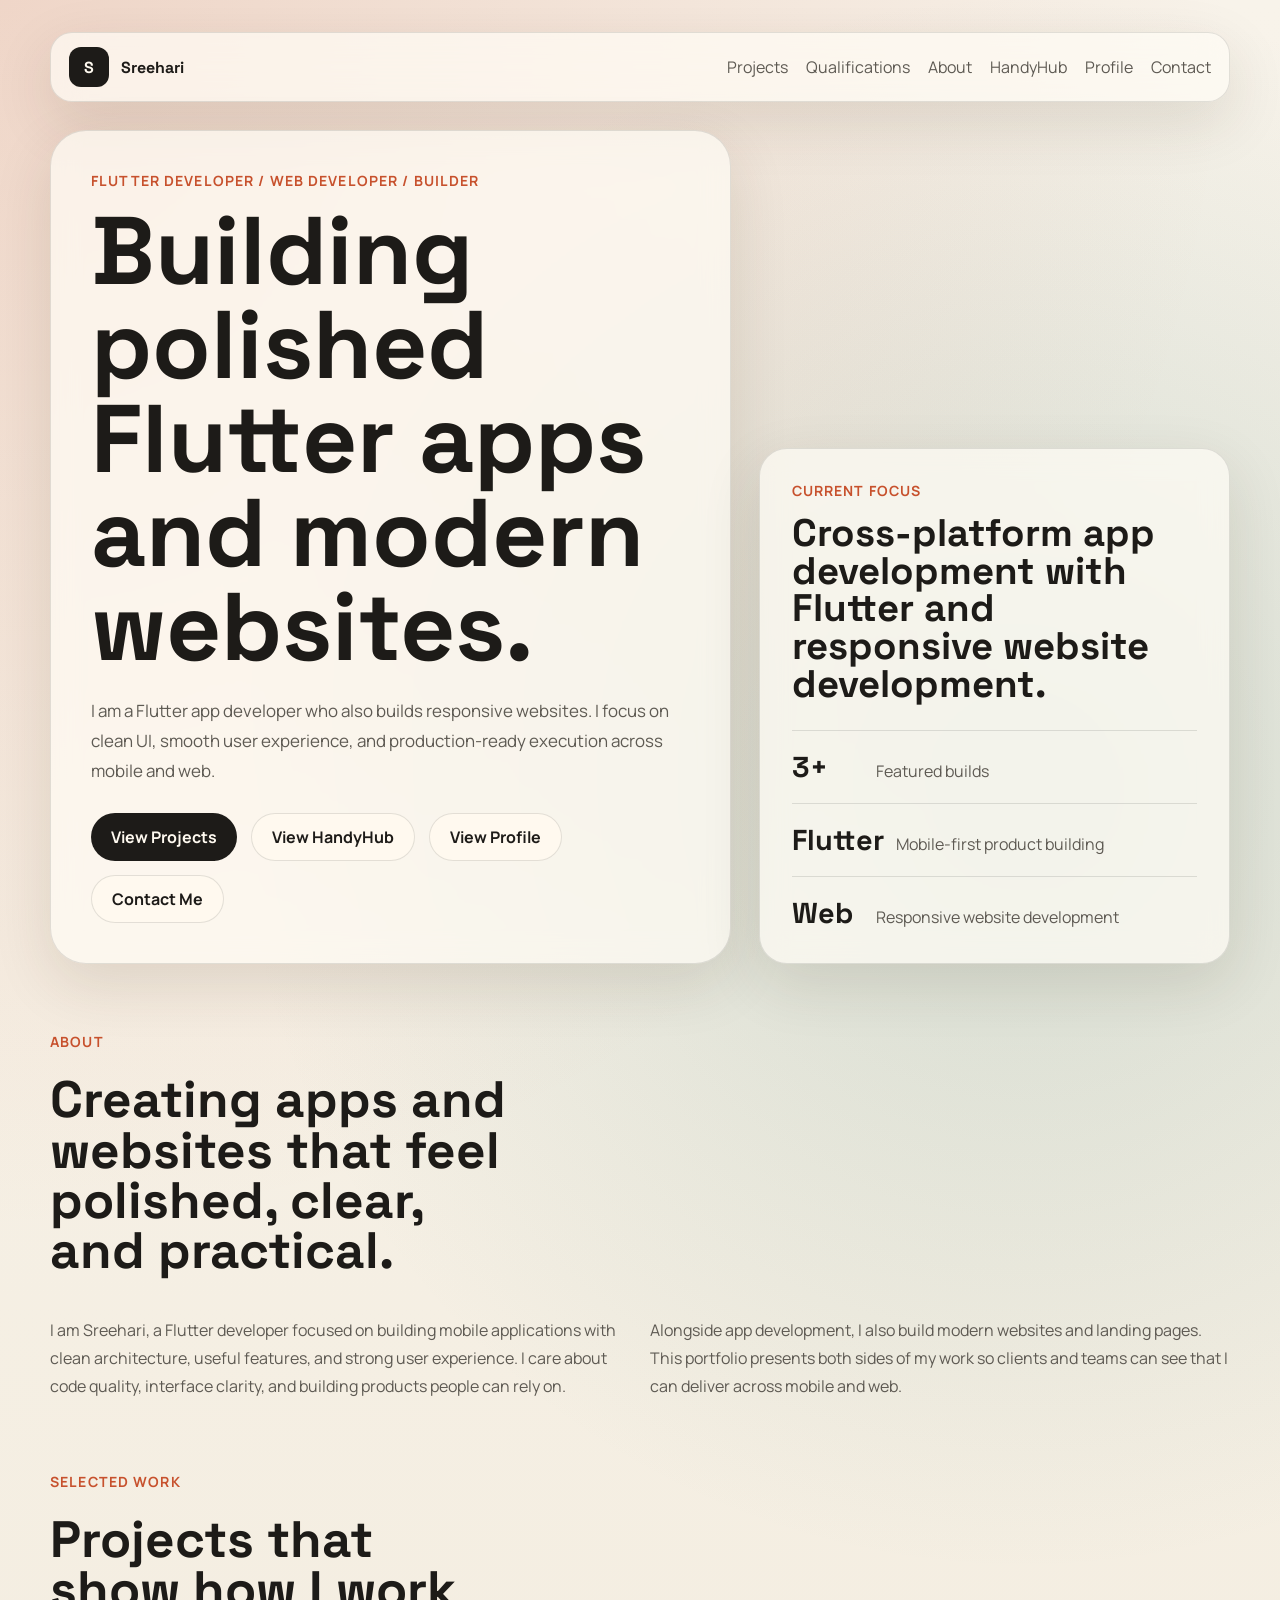
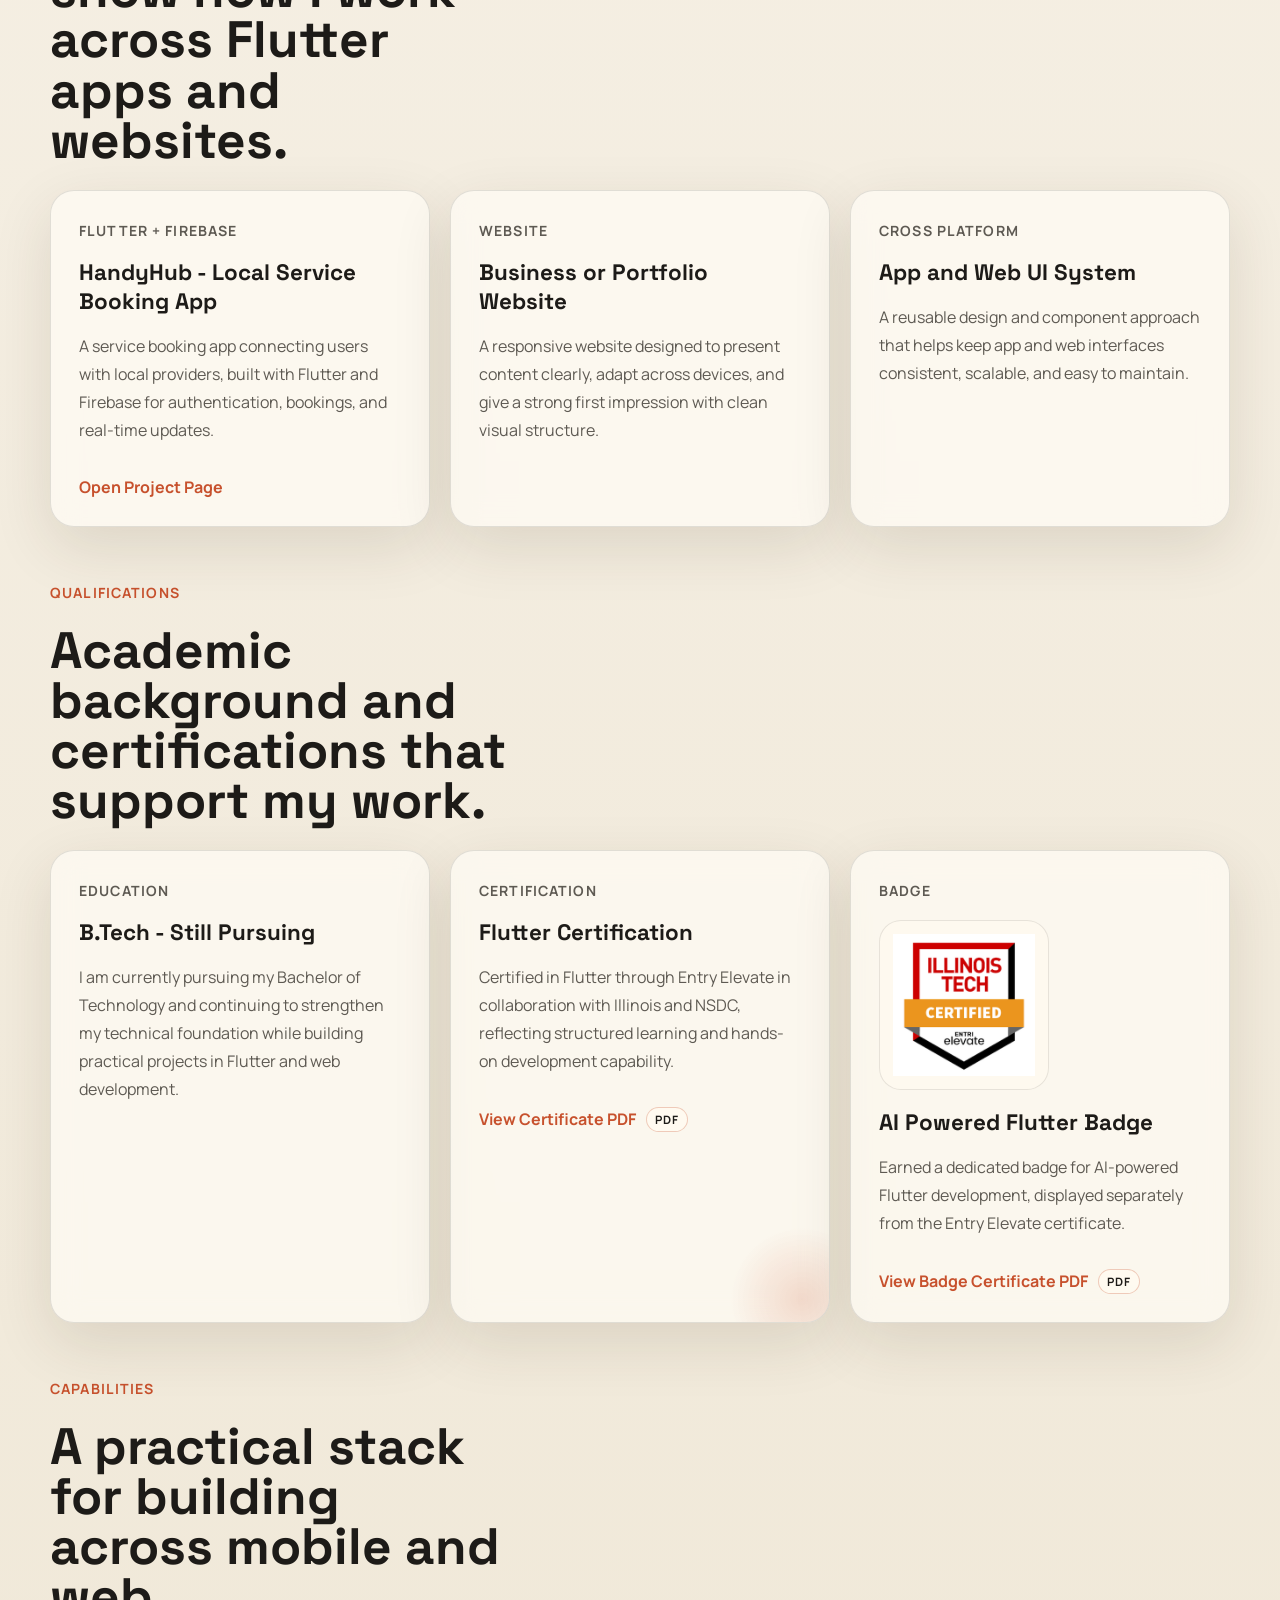
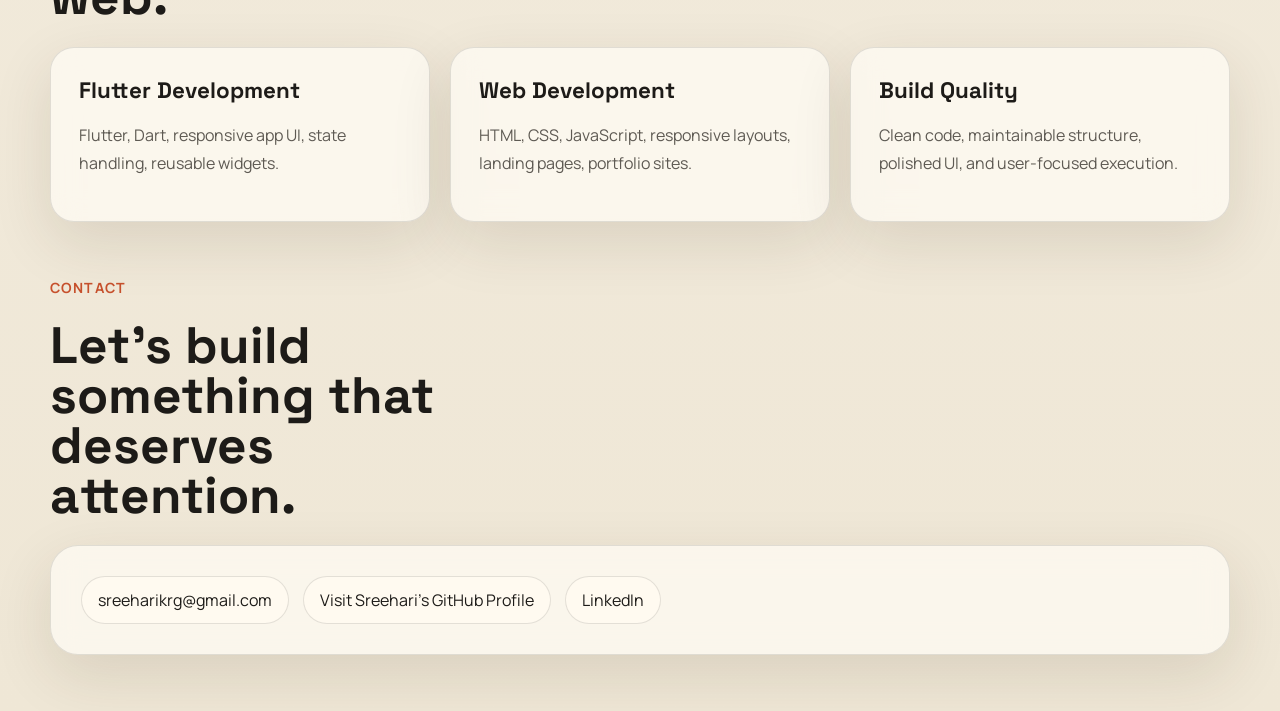
==== Portfoliobysreehari/index.html @ bf549edb "Add AI Powered Flutter badge" ====
<!DOCTYPE html>
<html lang="en">
<head>
  <meta charset="UTF-8">
  <meta name="viewport" content="width=device-width, initial-scale=1.0">
  <title>Sreehari | Flutter & Web Developer</title>
  <meta
    name="description"
    content="Portfolio website for Sreehari featuring Flutter app development, web development, projects, skills, and contact details."
  >
  <link rel="preconnect" href="https://fonts.googleapis.com">
  <link rel="preconnect" href="https://fonts.gstatic.com" crossorigin>
  <link
    href="https://fonts.googleapis.com/css2?family=Space+Grotesk:wght@400;500;700&family=Manrope:wght@400;500;700&display=swap"
    rel="stylesheet"
  >
  <link rel="stylesheet" href="styles.css">
</head>
<body>
  <div class="site-shell">
    <header class="hero">
      <nav class="topbar">
        <div class="brand">
          <span class="brand-mark">S</span>
          <span class="brand-text">Sreehari</span>
        </div>
        <div class="nav-links">
          <a href="#projects">Projects</a>
          <a href="#qualifications">Qualifications</a>
          <a href="#about">About</a>
          <a href="handyhub.html">HandyHub</a>
          <a href="profile.html">Profile</a>
          <a href="#contact">Contact</a>
        </div>
      </nav>

      <div class="hero-grid">
        <section class="hero-copy">
          <p class="eyebrow">Flutter Developer / Web Developer / Builder</p>
          <h1>Building polished Flutter apps and modern websites.</h1>
          <p class="hero-text">
            I am a Flutter app developer who also builds responsive websites.
            I focus on clean UI, smooth user experience, and production-ready
            execution across mobile and web.
          </p>
          <div class="hero-actions">
            <a class="button button-primary" href="#projects">View Projects</a>
            <a class="button button-secondary" href="handyhub.html">View HandyHub</a>
            <a class="button button-secondary" href="profile.html">View Profile</a>
            <a class="button button-secondary" href="#contact">Contact Me</a>
          </div>
        </section>

        <aside class="hero-card">
          <p class="card-label">Current Focus</p>
          <h2>Cross-platform app development with Flutter and responsive website development.</h2>
          <ul class="stat-list">
            <li>
              <span class="stat-value">3+</span>
              <span class="stat-label">Featured builds</span>
            </li>
            <li>
              <span class="stat-value">Flutter</span>
              <span class="stat-label">Mobile-first product building</span>
            </li>
            <li>
              <span class="stat-value">Web</span>
              <span class="stat-label">Responsive website development</span>
            </li>
          </ul>
        </aside>
      </div>
    </header>

    <main>
      <section class="section section-intro" id="about">
        <div class="section-heading">
          <p class="eyebrow">About</p>
          <h2>Creating apps and websites that feel polished, clear, and practical.</h2>
        </div>
        <div class="intro-grid">
          <p>
            I am Sreehari, a Flutter developer focused on building mobile
            applications with clean architecture, useful features, and strong
            user experience. I care about code quality, interface clarity, and
            building products people can rely on.
          </p>
          <p>
            Alongside app development, I also build modern websites and landing
            pages. This portfolio presents both sides of my work so clients and
            teams can see that I can deliver across mobile and web.
          </p>
        </div>
      </section>

      <section class="section" id="projects">
        <div class="section-heading">
          <p class="eyebrow">Selected Work</p>
          <h2>Projects that show how I work across Flutter apps and websites.</h2>
        </div>
        <div class="project-grid">
          <article class="project-card reveal">
            <p class="project-tag">Flutter + Firebase</p>
            <h3>HandyHub - Local Service Booking App</h3>
            <p>
              A service booking app connecting users with local providers,
              built with Flutter and Firebase for authentication, bookings, and
              real-time updates.
            </p>
            <a class="project-inline-link" href="handyhub.html">Open Project Page</a>
          </article>
          <article class="project-card reveal">
            <p class="project-tag">Website</p>
            <h3>Business or Portfolio Website</h3>
            <p>
              A responsive website designed to present content clearly, adapt
              across devices, and give a strong first impression with clean
              visual structure.
            </p>
          </article>
          <article class="project-card reveal">
            <p class="project-tag">Cross Platform</p>
            <h3>App and Web UI System</h3>
            <p>
              A reusable design and component approach that helps keep app and
              web interfaces consistent, scalable, and easy to maintain.
            </p>
          </article>
        </div>
      </section>

      <section class="section" id="qualifications">
        <div class="section-heading">
          <p class="eyebrow">Qualifications</p>
          <h2>Academic background and certifications that support my work.</h2>
        </div>
        <div class="qualification-grid">
          <article class="qualification-card reveal">
            <p class="project-tag">Education</p>
            <h3>B.Tech - Still Pursuing</h3>
            <p>
              I am currently pursuing my Bachelor of Technology and continuing
              to strengthen my technical foundation while building practical
              projects in Flutter and web development.
            </p>
          </article>
          <article class="qualification-card certificate-card reveal">
            <p class="project-tag">Certification</p>
            <h3>Flutter Certification</h3>
            <p>
              Certified in Flutter through Entry Elevate in collaboration with
              Illinois and NSDC, reflecting structured learning and hands-on
              development capability.
            </p>
            <a
              class="certificate-link"
              href="assets/flutter-certificate.pdf"
              target="_blank"
              rel="noreferrer"
            >
              View Certificate PDF
            </a>
          </article>
          <article class="qualification-card badge-card reveal">
            <p class="project-tag">Badge</p>
            <a
              class="badge-image-link"
              href="assets/AIPoweredFlutter_Badge20260516-31-hcysxd.pdf"
              target="_blank"
              rel="noreferrer"
              aria-label="View AI Powered Flutter badge PDF"
            >
              <img
                src="./assets/ai-powered-flutter.png"
                alt="AI Powered Flutter badge"
                class="profile-badge-image"
              >
            </a>
            <h3>AI Powered Flutter Badge</h3>
            <p>
              Earned a dedicated badge for AI-powered Flutter development,
              displayed separately from the Entry Elevate certificate.
            </p>
            <a
              class="certificate-link"
              href="assets/AIPoweredFlutter_Badge20260516-31-hcysxd.pdf"
              target="_blank"
              rel="noreferrer"
            >
              View Badge Certificate PDF
            </a>
          </article>
        </div>
      </section>

      <section class="section">
        <div class="section-heading">
          <p class="eyebrow">Capabilities</p>
          <h2>A practical stack for building across mobile and web.</h2>
        </div>
        <div class="skill-grid">
          <div class="skill-card reveal">
            <h3>Flutter Development</h3>
            <p>Flutter, Dart, responsive app UI, state handling, reusable widgets.</p>
          </div>
          <div class="skill-card reveal">
            <h3>Web Development</h3>
            <p>HTML, CSS, JavaScript, responsive layouts, landing pages, portfolio sites.</p>
          </div>
          <div class="skill-card reveal">
            <h3>Build Quality</h3>
            <p>Clean code, maintainable structure, polished UI, and user-focused execution.</p>
          </div>
        </div>
      </section>

      <section class="section contact-section" id="contact">
        <div class="section-heading">
          <p class="eyebrow">Contact</p>
          <h2>Let's build something that deserves attention.</h2>
        </div>
        <div class="contact-panel">
          
          <div class="contact-links">
            <a href="mailto:sreeharikrg@gmail.com">sreeharikrg@gmail.com</a>
            <a href="https://github.com/sreehari547-hub" target="_blank" rel="noreferrer">Visit Sreehari's GitHub Profile</a>
            <a href="https://www.linkedin.com/in/sreehari-k-93b1501a4/" target="_blank" rel="noreferrer">LinkedIn</a>
          </div>
        </div>
      </section>
    </main>
  </div>

  <script src="script.js"></script>
</body>
</html>
---- Portfoliobysreehari/styles.css ----
:root {
  --bg: #f3efe4;
  --surface: rgba(255, 252, 246, 0.7);
  --surface-strong: #fffaf0;
  --text: #1d1b18;
  --muted: #5e5a53;
  --line: rgba(29, 27, 24, 0.12);
  --accent: #c7512d;
  --accent-soft: #f2b28d;
  --shadow: 0 20px 60px rgba(57, 39, 17, 0.12);
}

* {
  box-sizing: border-box;
}

html {
  scroll-behavior: smooth;
}

body {
  margin: 0;
  min-height: 100vh;
  color: var(--text);
  background:
    radial-gradient(circle at top left, rgba(199, 81, 45, 0.18), transparent 30%),
    radial-gradient(circle at 80% 20%, rgba(77, 137, 126, 0.2), transparent 24%),
    linear-gradient(180deg, #f8f3ea 0%, #efe7d6 100%);
  font-family: "Manrope", sans-serif;
}

a {
  color: inherit;
  text-decoration: none;
}

.site-shell {
  width: min(1180px, calc(100% - 32px));
  margin: 0 auto;
  padding: 24px 0 56px;
}

.hero {
  padding: 8px 0 40px;
}

.topbar {
  display: flex;
  align-items: center;
  justify-content: space-between;
  gap: 20px;
  padding: 14px 18px;
  background: var(--surface);
  backdrop-filter: blur(16px);
  border: 1px solid var(--line);
  border-radius: 22px;
  box-shadow: var(--shadow);
}

.brand {
  display: inline-flex;
  align-items: center;
  gap: 12px;
  font-family: "Space Grotesk", sans-serif;
  font-weight: 700;
}

.brand-mark {
  display: grid;
  place-items: center;
  width: 40px;
  height: 40px;
  border-radius: 12px;
  background: var(--text);
  color: #fffaf0;
}

.nav-links {
  display: flex;
  flex-wrap: wrap;
  gap: 18px;
  color: var(--muted);
}

.hero-grid {
  display: grid;
  grid-template-columns: 1.3fr 0.9fr;
  gap: 28px;
  margin-top: 28px;
}

.hero-copy,
.hero-card,
.project-card,
.featured-project,
.featured-project-copy,
.skill-card,
.contact-panel,
.qualification-card,
.profile-photo-card,
.profile-content {
  background: var(--surface);
  border: 1px solid var(--line);
  box-shadow: var(--shadow);
  backdrop-filter: blur(14px);
}

.hero-copy {
  padding: 40px;
  border-radius: 36px;
}

.eyebrow,
.card-label,
.project-tag {
  margin: 0 0 14px;
  color: var(--accent);
  font-size: 0.88rem;
  font-weight: 700;
  letter-spacing: 0.08em;
  text-transform: uppercase;
}

.hero-copy h1,
.section-heading h2,
.hero-card h2 {
  margin: 0;
  font-family: "Space Grotesk", sans-serif;
  line-height: 0.98;
}

.hero-copy h1 {
  max-width: 10ch;
  font-size: clamp(3rem, 8vw, 6rem);
}

.hero-text {
  max-width: 58ch;
  margin: 22px 0 0;
  color: var(--muted);
  font-size: 1.06rem;
  line-height: 1.75;
}

.hero-actions {
  display: flex;
  flex-wrap: wrap;
  gap: 14px;
  margin-top: 28px;
}

.button {
  display: inline-flex;
  align-items: center;
  justify-content: center;
  min-height: 48px;
  padding: 0 20px;
  border-radius: 999px;
  font-weight: 700;
  transition: transform 180ms ease, background-color 180ms ease;
}

.button:hover {
  transform: translateY(-2px);
}

.button-primary {
  background: var(--text);
  color: #fffaf0;
}

.button-secondary {
  background: rgba(255, 250, 240, 0.9);
  border: 1px solid var(--line);
}

.hero-card {
  padding: 32px;
  border-radius: 28px;
  align-self: end;
}

.hero-card h2 {
  font-size: clamp(1.8rem, 3vw, 2.6rem);
}

.stat-list {
  display: grid;
  gap: 18px;
  margin: 28px 0 0;
  padding: 0;
  list-style: none;
}

.stat-list li {
  display: flex;
  align-items: baseline;
  gap: 12px;
  padding-top: 18px;
  border-top: 1px solid var(--line);
}

.stat-value {
  min-width: 72px;
  font-family: "Space Grotesk", sans-serif;
  font-size: 1.8rem;
  font-weight: 700;
}

.stat-label,
.intro-grid p,
.project-card p,
.skill-card p,
.contact-panel p {
  color: var(--muted);
  line-height: 1.75;
}

.section {
  padding: 28px 0;
}

.section-heading {
  display: grid;
  gap: 10px;
  margin-bottom: 24px;
}

.section-heading h2 {
  max-width: 14ch;
  font-size: clamp(2rem, 4vw, 3.4rem);
}

.intro-grid,
.project-grid,
.skill-grid,
.qualification-grid,
.profile-layout,
.profile-points,
.featured-project {
  display: grid;
  gap: 20px;
}

.intro-grid {
  grid-template-columns: repeat(2, minmax(0, 1fr));
}

.project-grid {
  grid-template-columns: repeat(3, minmax(0, 1fr));
}

.featured-project {
  grid-template-columns: 0.9fr 1.1fr;
  margin-bottom: 20px;
  padding: 28px;
  border-radius: 30px;
}

.featured-project-media {
  display: flex;
}

.demo-placeholder {
  display: grid;
  place-items: center;
  width: 100%;
  min-height: 360px;
  padding: 24px;
  border: 2px dashed rgba(29, 27, 24, 0.18);
  border-radius: 24px;
  background:
    linear-gradient(135deg, rgba(199, 81, 45, 0.1), rgba(77, 137, 126, 0.12));
  text-align: center;
}

.demo-placeholder span {
  display: block;
  font-family: "Space Grotesk", sans-serif;
  font-size: 1.4rem;
  font-weight: 700;
}

.demo-placeholder p,
.featured-project-copy p,
.qualification-card p {
  color: var(--muted);
  line-height: 1.75;
}

.featured-project-copy {
  padding: 8px 4px;
}

.featured-project-copy h3 {
  margin: 0;
  font-family: "Space Grotesk", sans-serif;
  font-size: clamp(2rem, 4vw, 3rem);
}

.featured-project-copy h1 {
  margin: 0;
  font-family: "Space Grotesk", sans-serif;
  font-size: clamp(2.3rem, 5vw, 4rem);
  line-height: 1.02;
}

.project-meta {
  margin: 10px 0 14px;
  font-weight: 700;
}

.project-points {
  display: grid;
  gap: 12px;
  margin: 18px 0 0;
  padding-left: 20px;
  color: var(--muted);
  line-height: 1.65;
}

.project-links {
  display: flex;
  flex-wrap: wrap;
  gap: 14px;
  margin-top: 24px;
}

.project-inline-link {
  display: inline-block;
  margin-top: 16px;
  color: var(--accent);
  font-weight: 700;
}

.project-page-layout {
  margin-top: 28px;
}

.handyhub-hero {
  position: relative;
  overflow: hidden;
}

.handyhub-hero::before {
  content: "";
  position: absolute;
  inset: 18px;
  border-radius: 26px;
  background:
    radial-gradient(circle at top right, rgba(77, 137, 126, 0.16), transparent 30%),
    radial-gradient(circle at bottom left, rgba(199, 81, 45, 0.14), transparent 28%);
  pointer-events: none;
}

.handyhub-media-panel,
.handyhub-copy {
  position: relative;
  z-index: 1;
}

.handyhub-media-panel {
  position: relative;
  align-items: center;
  justify-content: center;
  min-height: 100%;
  padding: 18px;
  border-radius: 26px;
  background: linear-gradient(160deg, rgba(255, 250, 240, 0.95), rgba(255, 244, 229, 0.72));
}

.handyhub-screen-frame {
  width: min(100%, 410px);
  padding: 14px;
  border-radius: 34px;
  background: linear-gradient(180deg, #27211d, #12100e);
  box-shadow: 0 24px 40px rgba(29, 27, 24, 0.2);
}

.handyhub-preview {
  display: block;
  width: 100%;
  border-radius: 22px;
}

.handyhub-floating-note {
  position: absolute;
  right: 10px;
  bottom: 18px;
  max-width: 220px;
  padding: 16px 18px;
  border: 1px solid rgba(255, 250, 240, 0.55);
  border-radius: 20px;
  background: rgba(29, 27, 24, 0.88);
  color: #fffaf0;
  box-shadow: 0 22px 40px rgba(29, 27, 24, 0.22);
}

.handyhub-note-label {
  display: inline-block;
  margin-bottom: 8px;
  color: rgba(255, 250, 240, 0.72);
  font-size: 0.74rem;
  font-weight: 700;
  letter-spacing: 0.08em;
  text-transform: uppercase;
}

.handyhub-floating-note strong {
  display: block;
  margin-bottom: 6px;
  font-family: "Space Grotesk", sans-serif;
  font-size: 1.05rem;
}

.handyhub-floating-note p,
.handyhub-detail-card p,
.handyhub-feature-card p,
.handyhub-stack-panel p {
  margin: 0;
  color: var(--muted);
  line-height: 1.75;
}

.handyhub-floating-note p {
  color: rgba(255, 250, 240, 0.78);
  line-height: 1.55;
}

.handyhub-chip-row,
.handyhub-stat-grid,
.handyhub-detail-grid,
.handyhub-feature-grid {
  display: grid;
  gap: 16px;
}

.handyhub-chip-row {
  grid-template-columns: repeat(2, minmax(0, 1fr));
  margin-top: 24px;
}

.handyhub-chip-row span {
  display: inline-flex;
  align-items: center;
  justify-content: center;
  min-height: 44px;
  padding: 0 16px;
  border: 1px solid var(--line);
  border-radius: 999px;
  background: rgba(255, 250, 240, 0.76);
  color: var(--text);
  font-size: 0.94rem;
  font-weight: 700;
}

.handyhub-stat-grid {
  grid-template-columns: repeat(3, minmax(0, 1fr));
  margin-top: 22px;
}

.handyhub-stat-card,
.handyhub-detail-card,
.handyhub-feature-card,
.handyhub-stack-panel {
  background: var(--surface);
  border: 1px solid var(--line);
  box-shadow: var(--shadow);
  backdrop-filter: blur(14px);
}

.handyhub-stat-card {
  display: grid;
  gap: 8px;
  padding: 20px;
  border-radius: 22px;
}

.handyhub-stat-value,
.handyhub-detail-card h3,
.handyhub-feature-card h3,
.handyhub-stack-panel h3 {
  font-family: "Space Grotesk", sans-serif;
}

.handyhub-stat-value {
  font-size: 1.4rem;
  font-weight: 700;
}

.handyhub-stat-label {
  color: var(--muted);
  line-height: 1.6;
}

.handyhub-main {
  padding-bottom: 12px;
}

.handyhub-section {
  padding-top: 12px;
}

.handyhub-detail-grid {
  grid-template-columns: repeat(2, minmax(0, 1fr));
}

.handyhub-detail-card,
.handyhub-feature-card {
  padding: 28px;
  border-radius: 24px;
}

.handyhub-detail-card h3,
.handyhub-feature-card h3,
.handyhub-stack-panel h3 {
  margin: 0 0 12px;
  font-size: 1.5rem;
}

.handyhub-feature-grid {
  grid-template-columns: repeat(2, minmax(0, 1fr));
}

.handyhub-stack-panel {
  display: grid;
  grid-template-columns: repeat(3, minmax(0, 1fr));
  gap: 20px;
  padding: 28px;
  border-radius: 28px;
}

.skill-grid {
  grid-template-columns: repeat(3, minmax(0, 1fr));
}

.qualification-grid {
  grid-template-columns: repeat(3, minmax(0, 1fr));
}

.project-card,
.skill-card,
.qualification-card {
  min-height: 100%;
  padding: 28px;
  border-radius: 24px;
}

.certificate-card {
  position: relative;
  overflow: hidden;
}

.certificate-card::after {
  content: "";
  position: absolute;
  right: -48px;
  bottom: -52px;
  width: 150px;
  height: 150px;
  border-radius: 999px;
  background: radial-gradient(circle, rgba(199, 81, 45, 0.18), transparent 68%);
  pointer-events: none;
}

.certificate-link {
  position: relative;
  z-index: 1;
  display: inline-flex;
  align-items: center;
  margin-top: 16px;
  color: var(--accent);
  font-weight: 700;
}

.certificate-link::after {
  content: "PDF";
  margin-left: 10px;
  padding: 4px 8px;
  border: 1px solid rgba(199, 81, 45, 0.28);
  border-radius: 999px;
  background: rgba(255, 250, 240, 0.78);
  color: var(--text);
  font-size: 0.72rem;
  letter-spacing: 0.08em;
}

.badge-card {
  position: relative;
  overflow: hidden;
}

.badge-image-link {
  display: inline-flex;
  align-items: center;
  justify-content: center;
  width: 170px;
  min-height: 170px;
  margin: 2px 0 18px;
  border: 1px solid rgba(29, 27, 24, 0.1);
  border-radius: 22px;
  background: rgba(255, 250, 240, 0.72);
}

.profile-badge-image {
  display: block;
  width: min(142px, 44vw);
  height: auto;
}

.project-card h3,
.skill-card h3,
.qualification-card h3 {
  margin: 0 0 12px;
  font-family: "Space Grotesk", sans-serif;
  font-size: 1.4rem;
}

.profile-hero {
  padding-bottom: 0;
}

.profile-layout {
  grid-template-columns: 0.85fr 1.15fr;
  margin-top: 28px;
}

.profile-photo-card,
.profile-content {
  padding: 28px;
  border-radius: 30px;
}

.profile-photo-card {
  display: flex;
  align-items: center;
  justify-content: center;
}

.profile-photo {
  width: 100%;
  max-width: 420px;
  border-radius: 24px;
  display: block;
}

.profile-content h1 {
  margin: 0;
  font-family: "Space Grotesk", sans-serif;
  font-size: clamp(2.8rem, 5vw, 4.8rem);
  line-height: 1;
}

.profile-points {
  grid-template-columns: 1fr;
  margin-top: 24px;
}

.contact-section {
  padding-bottom: 0;
}

.contact-panel {
  display: grid;
  gap: 20px;
  padding: 30px;
  border-radius: 28px;
}

.contact-links {
  display: flex;
  flex-wrap: wrap;
  gap: 14px;
}

.contact-links a {
  padding: 12px 16px;
  border: 1px solid var(--line);
  border-radius: 999px;
  background: var(--surface-strong);
}

.reveal {
  opacity: 0;
  transform: translateY(24px);
  transition: opacity 500ms ease, transform 500ms ease;
}

.reveal.is-visible {
  opacity: 1;
  transform: translateY(0);
}

@media (max-width: 920px) {
  .hero-grid,
  .intro-grid,
  .featured-project,
  .project-grid,
  .skill-grid,
  .qualification-grid,
  .profile-layout,
  .handyhub-stat-grid,
  .handyhub-detail-grid,
  .handyhub-feature-grid,
  .handyhub-stack-panel {
    grid-template-columns: 1fr;
  }

  .hero-copy {
    padding: 32px 24px;
  }

  .hero-card,
  .featured-project,
  .project-card,
  .skill-card,
  .contact-panel,
  .qualification-card,
  .profile-photo-card,
  .profile-content,
  .handyhub-detail-card,
  .handyhub-feature-card,
  .handyhub-stack-panel {
    padding: 24px;
  }

  .handyhub-media-panel {
    min-height: 420px;
  }
}

@media (max-width: 640px) {
  .site-shell {
    width: min(100% - 20px, 1180px);
    padding-top: 14px;
  }

  .topbar {
    border-radius: 18px;
    padding: 14px;
  }

  .nav-links {
    gap: 12px;
    font-size: 0.94rem;
  }

  .hero-copy h1 {
    max-width: none;
  }

  .section-heading h2 {
    max-width: none;
  }

  .handyhub-chip-row {
    grid-template-columns: 1fr;
  }

  .handyhub-floating-note {
    position: static;
    max-width: none;
    margin-top: 18px;
  }

  .handyhub-media-panel {
    padding: 14px;
  }
}
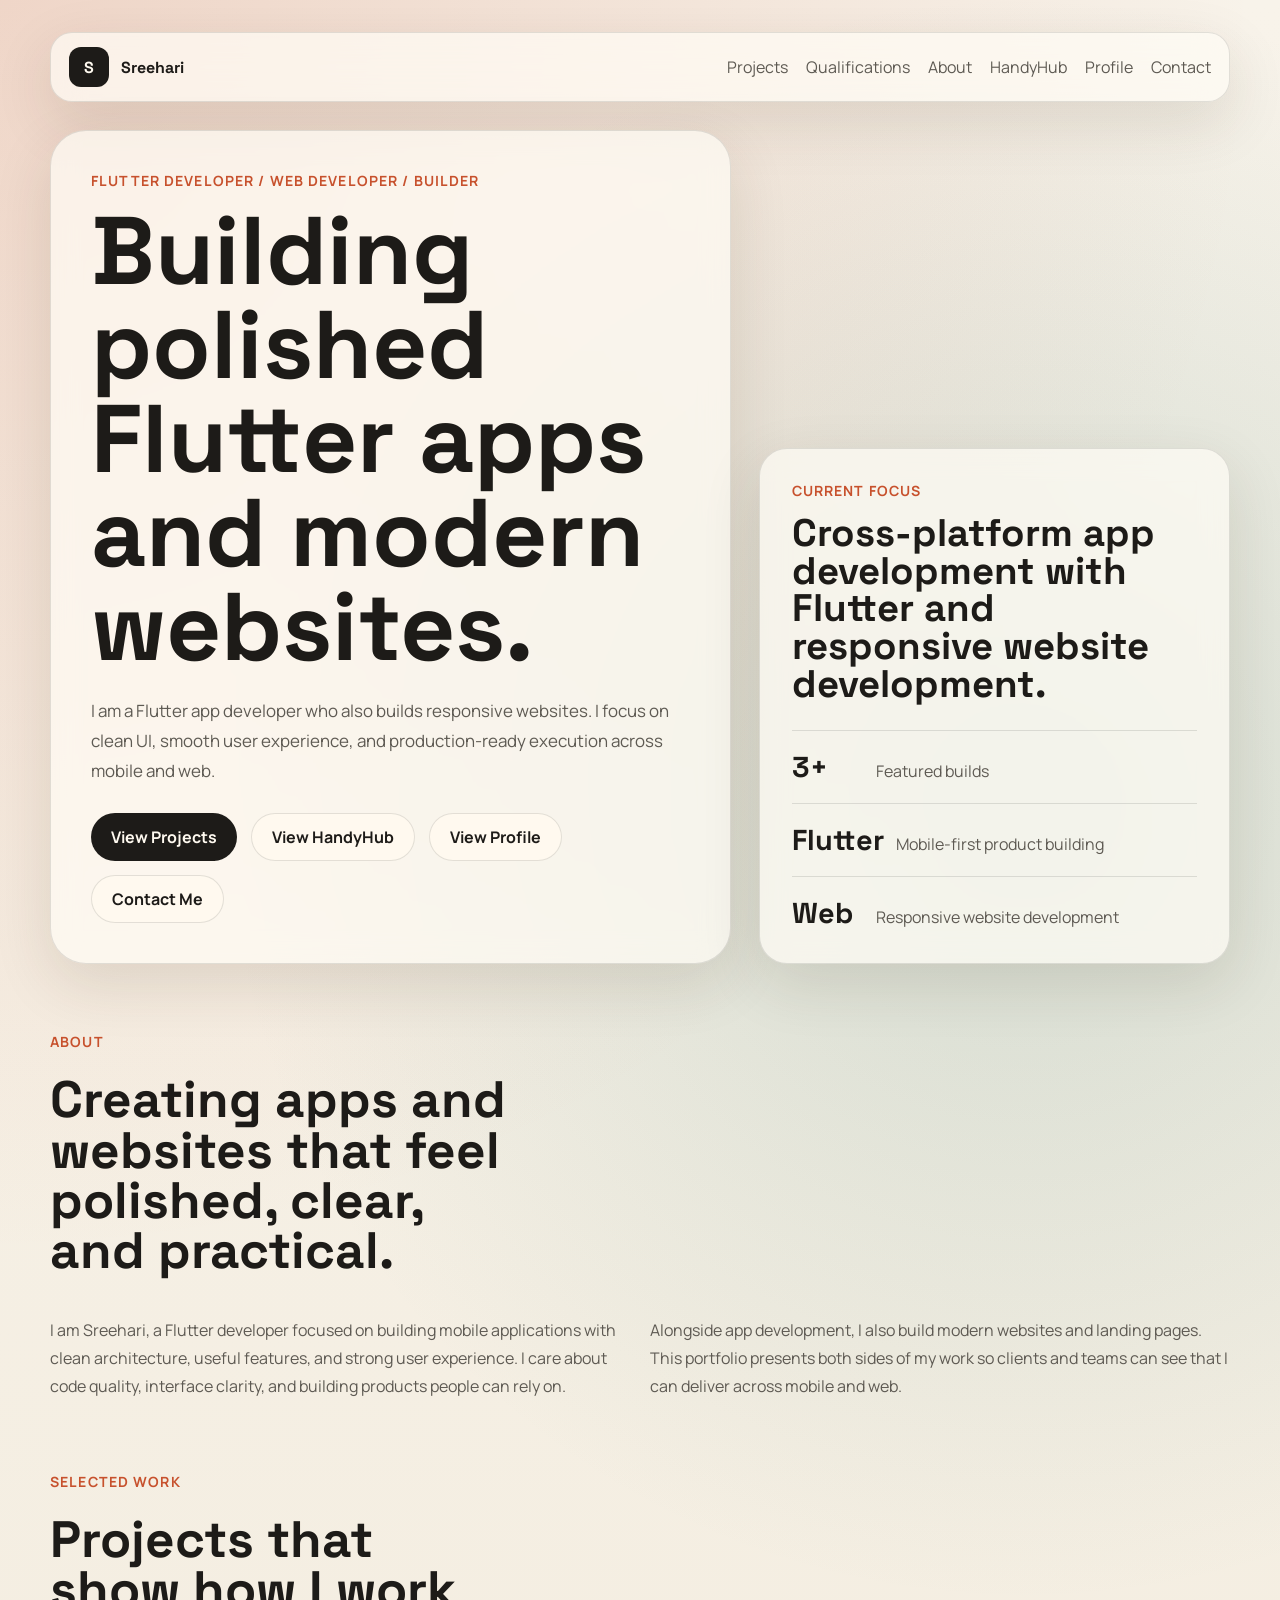
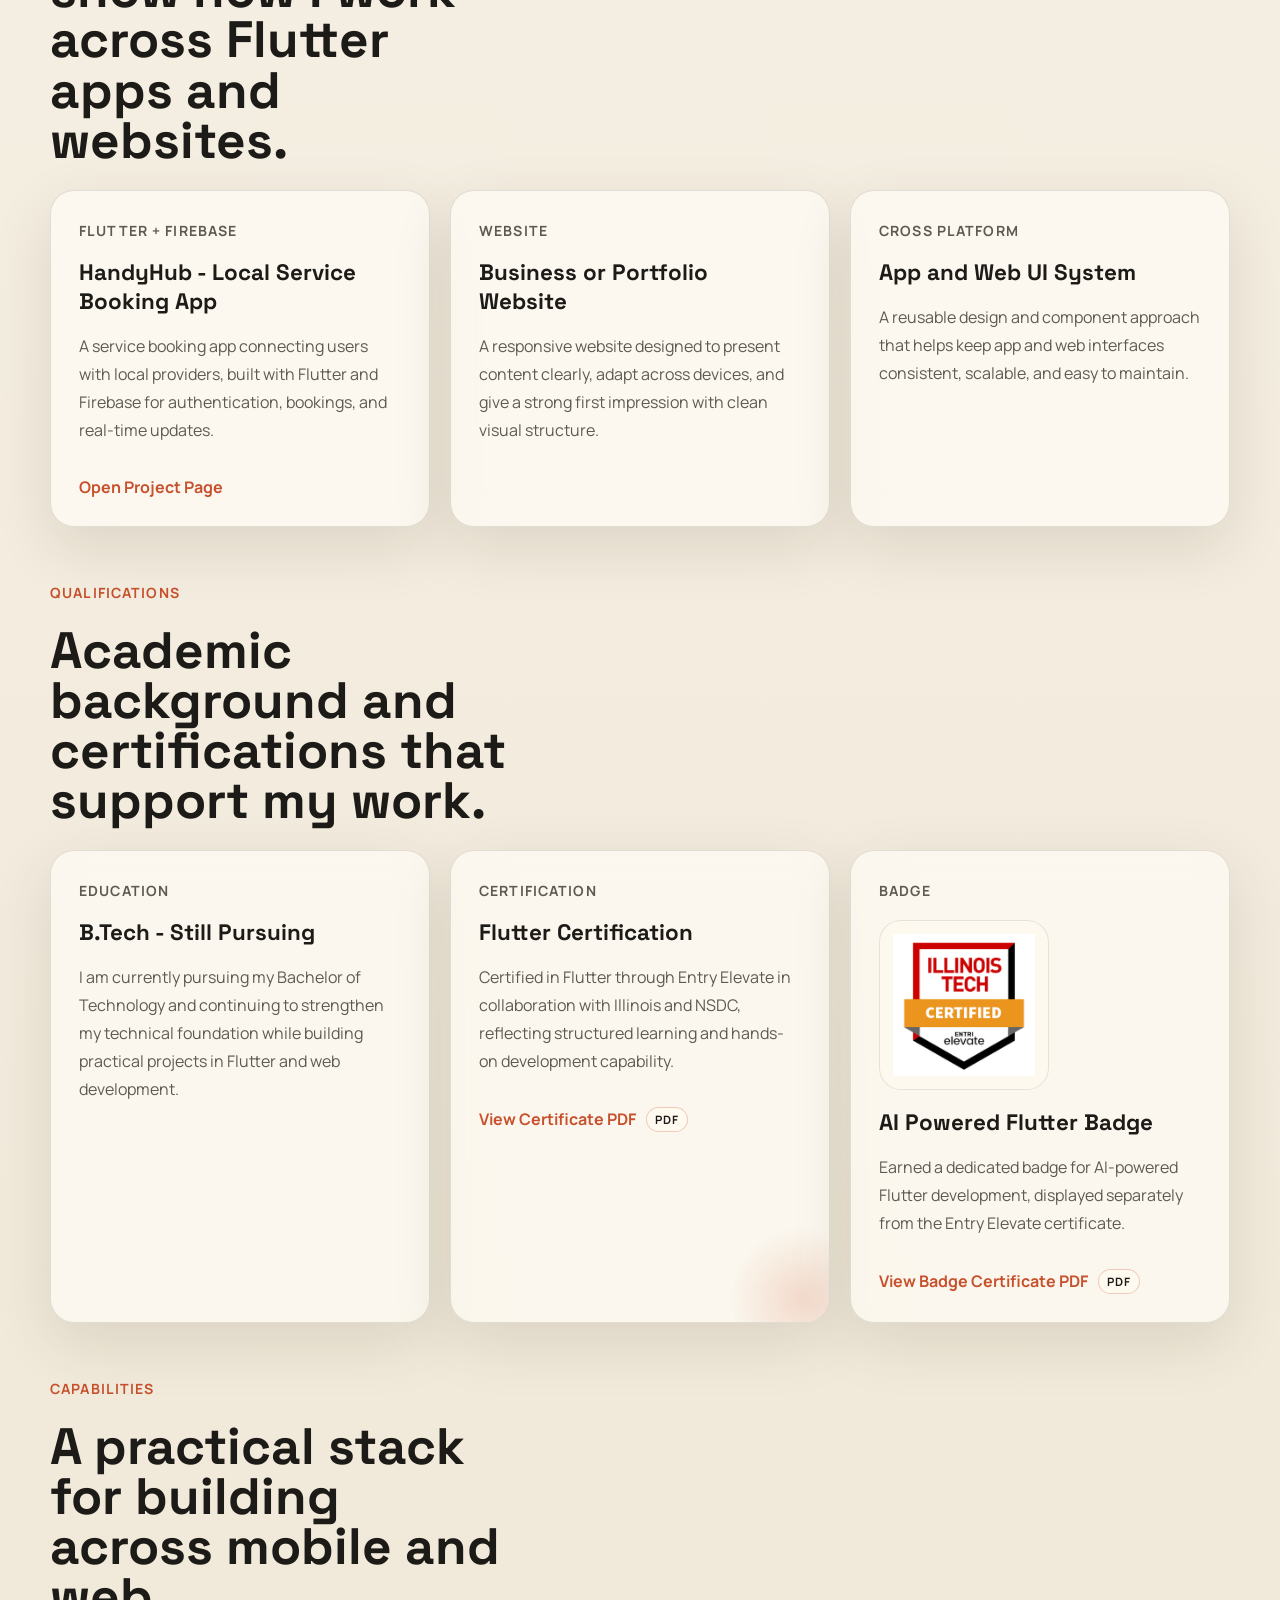
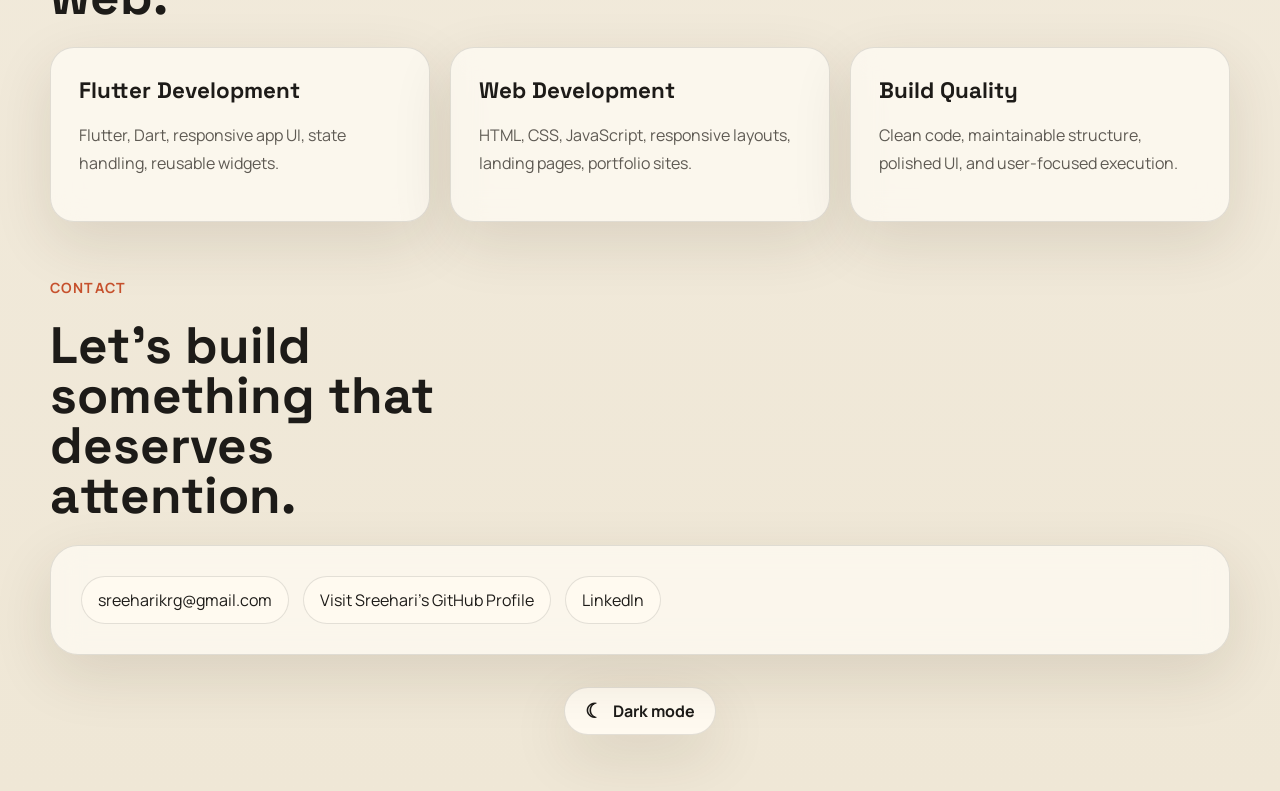
==== commit d6dbe459: "dark mode" ====
--- a/Portfoliobysreehari/index.html
+++ b/Portfoliobysreehari/index.html
@@ -223,12 +223,25 @@
           
           <div class="contact-links">
             <a href="mailto:sreeharikrg@gmail.com">sreeharikrg@gmail.com</a>
-            <a href="https://github.com/sreehari547-hub" target="_blank" rel="noreferrer">Visit Sreehari's GitHub Profile</a>
+            <a href="https://github.com/sreeharikdev" target="_blank" rel="noreferrer">Visit Sreehari's GitHub Profile</a>
             <a href="https://www.linkedin.com/in/sreehari-k-93b1501a4/" target="_blank" rel="noreferrer">LinkedIn</a>
           </div>
         </div>
       </section>
     </main>
+
+    <div class="theme-toggle-wrap">
+      <button
+        class="theme-toggle"
+        type="button"
+        id="theme-toggle"
+        aria-pressed="false"
+        aria-label="Switch to dark mode"
+      >
+        <span class="theme-toggle-icon" aria-hidden="true">☾</span>
+        <span class="theme-toggle-label">Dark mode</span>
+      </button>
+    </div>
   </div>
 
   <script src="script.js"></script>
--- a/Portfoliobysreehari/styles.css
+++ b/Portfoliobysreehari/styles.css
@@ -10,6 +10,19 @@
   --shadow: 0 20px 60px rgba(57, 39, 17, 0.12);
 }
 
+:root[data-theme="dark"] {
+  color-scheme: dark;
+  --bg: #141619;
+  --surface: rgba(31, 35, 40, 0.78);
+  --surface-strong: #252a30;
+  --text: #f5f1e9;
+  --muted: #c2c6c9;
+  --line: rgba(245, 241, 233, 0.16);
+  --accent: #ff9b73;
+  --accent-soft: #a95439;
+  --shadow: 0 20px 60px rgba(0, 0, 0, 0.35);
+}
+
 * {
   box-sizing: border-box;
 }
@@ -27,6 +40,14 @@
     radial-gradient(circle at 80% 20%, rgba(77, 137, 126, 0.2), transparent 24%),
     linear-gradient(180deg, #f8f3ea 0%, #efe7d6 100%);
   font-family: "Manrope", sans-serif;
+  transition: background-color 220ms ease, color 220ms ease;
+}
+
+:root[data-theme="dark"] body {
+  background:
+    radial-gradient(circle at top left, rgba(199, 81, 45, 0.2), transparent 30%),
+    radial-gradient(circle at 80% 20%, rgba(77, 137, 126, 0.2), transparent 24%),
+    linear-gradient(180deg, #181b20 0%, #0e1013 100%);
 }
 
 a {
@@ -174,6 +195,15 @@
   border: 1px solid var(--line);
 }
 
+:root[data-theme="dark"] .button-secondary,
+:root[data-theme="dark"] .handyhub-chip-row span,
+:root[data-theme="dark"] .certificate-link::after,
+:root[data-theme="dark"] .badge-image-link,
+:root[data-theme="dark"] .handyhub-media-panel {
+  background: var(--surface-strong);
+  color: var(--text);
+}
+
 .hero-card {
   padding: 32px;
   border-radius: 28px;
@@ -680,6 +710,44 @@
   background: var(--surface-strong);
 }
 
+.theme-toggle-wrap {
+  display: flex;
+  justify-content: center;
+  padding-top: 32px;
+}
+
+.theme-toggle {
+  display: inline-flex;
+  align-items: center;
+  gap: 10px;
+  min-height: 48px;
+  padding: 0 20px;
+  border: 1px solid var(--line);
+  border-radius: 999px;
+  background: var(--surface-strong);
+  color: var(--text);
+  box-shadow: var(--shadow);
+  cursor: pointer;
+  font: inherit;
+  font-weight: 700;
+  transition: transform 180ms ease, background-color 220ms ease, color 220ms ease;
+}
+
+.theme-toggle:hover {
+  transform: translateY(-2px);
+}
+
+.theme-toggle:focus-visible,
+a:focus-visible {
+  outline: 3px solid var(--accent);
+  outline-offset: 3px;
+}
+
+.theme-toggle-icon {
+  font-size: 1.25rem;
+  line-height: 1;
+}
+
 .reveal {
   opacity: 0;
   transform: translateY(24px);
@@ -689,6 +757,14 @@
 .reveal.is-visible {
   opacity: 1;
   transform: translateY(0);
+}
+
+:root[data-theme="dark"] .demo-placeholder {
+  border-color: rgba(245, 241, 233, 0.22);
+}
+
+:root[data-theme="dark"] .badge-image-link {
+  border-color: var(--line);
 }
 
 @media (max-width: 920px) {
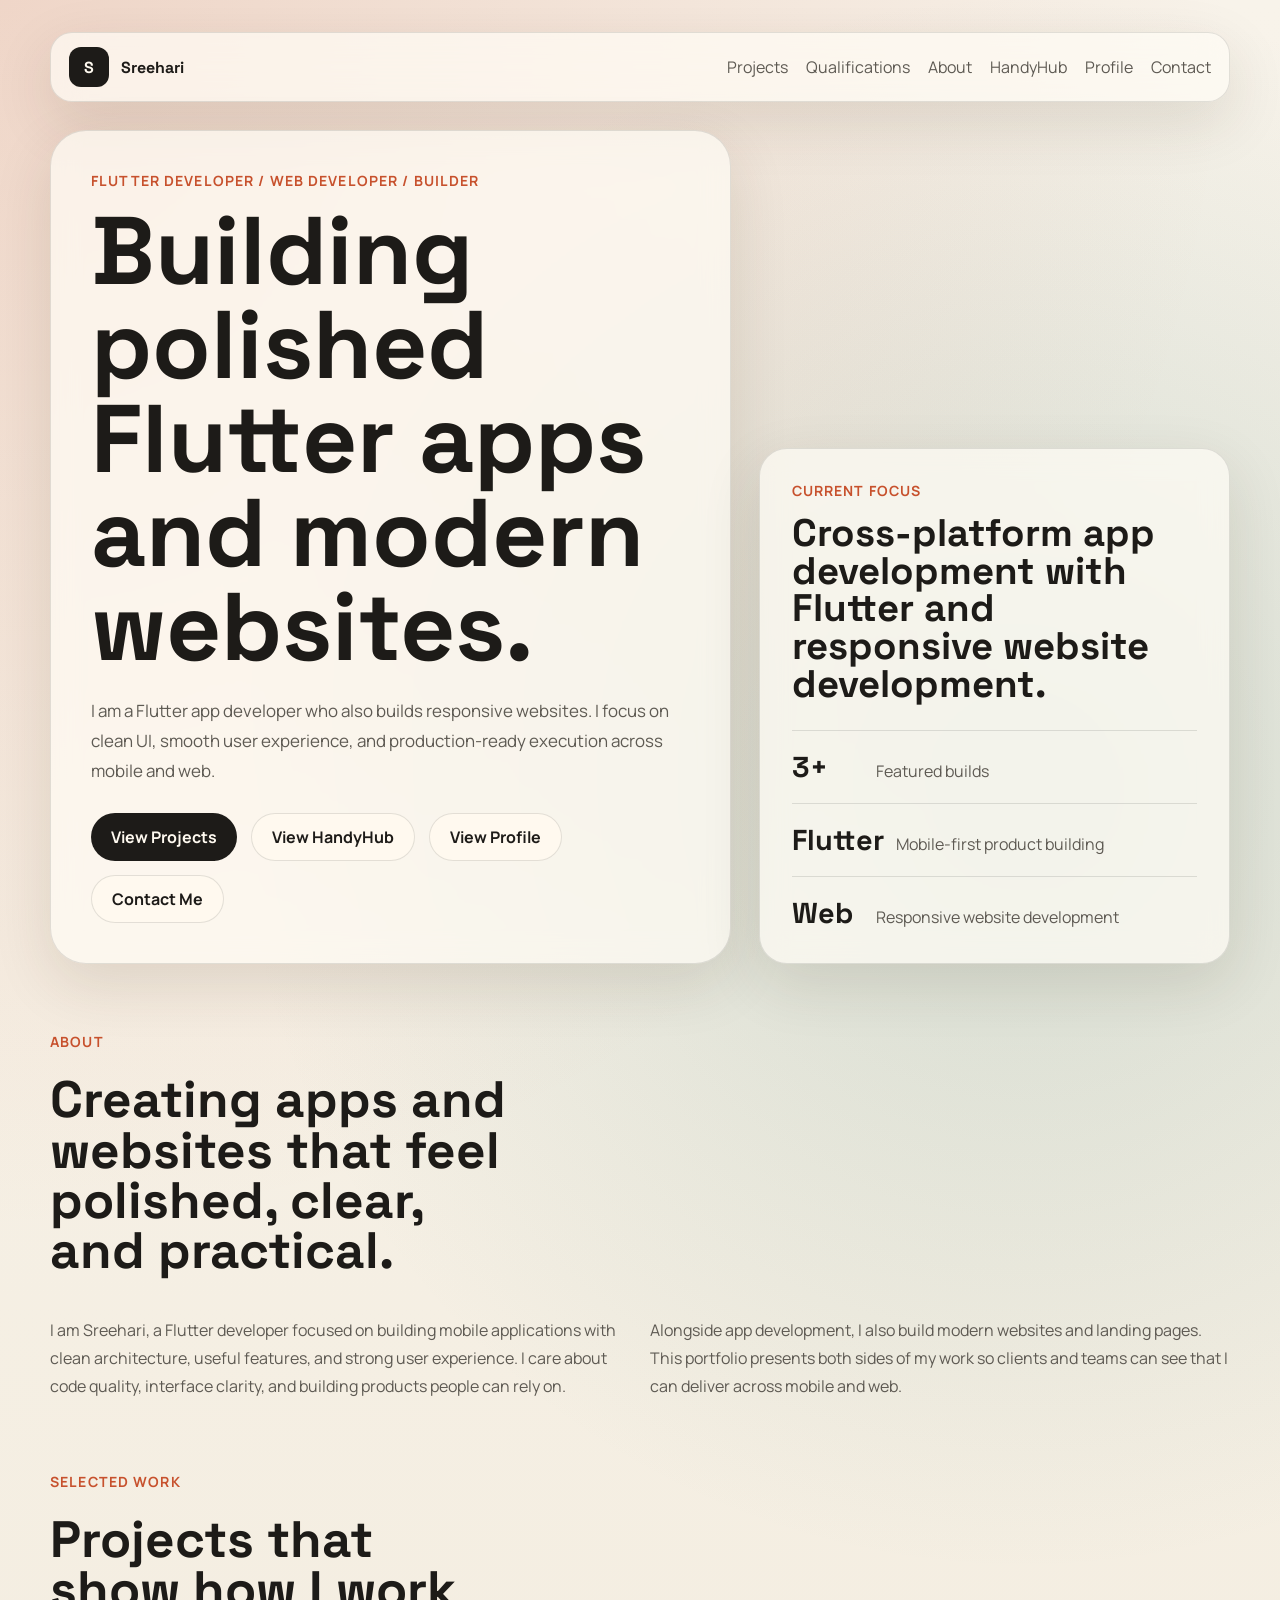
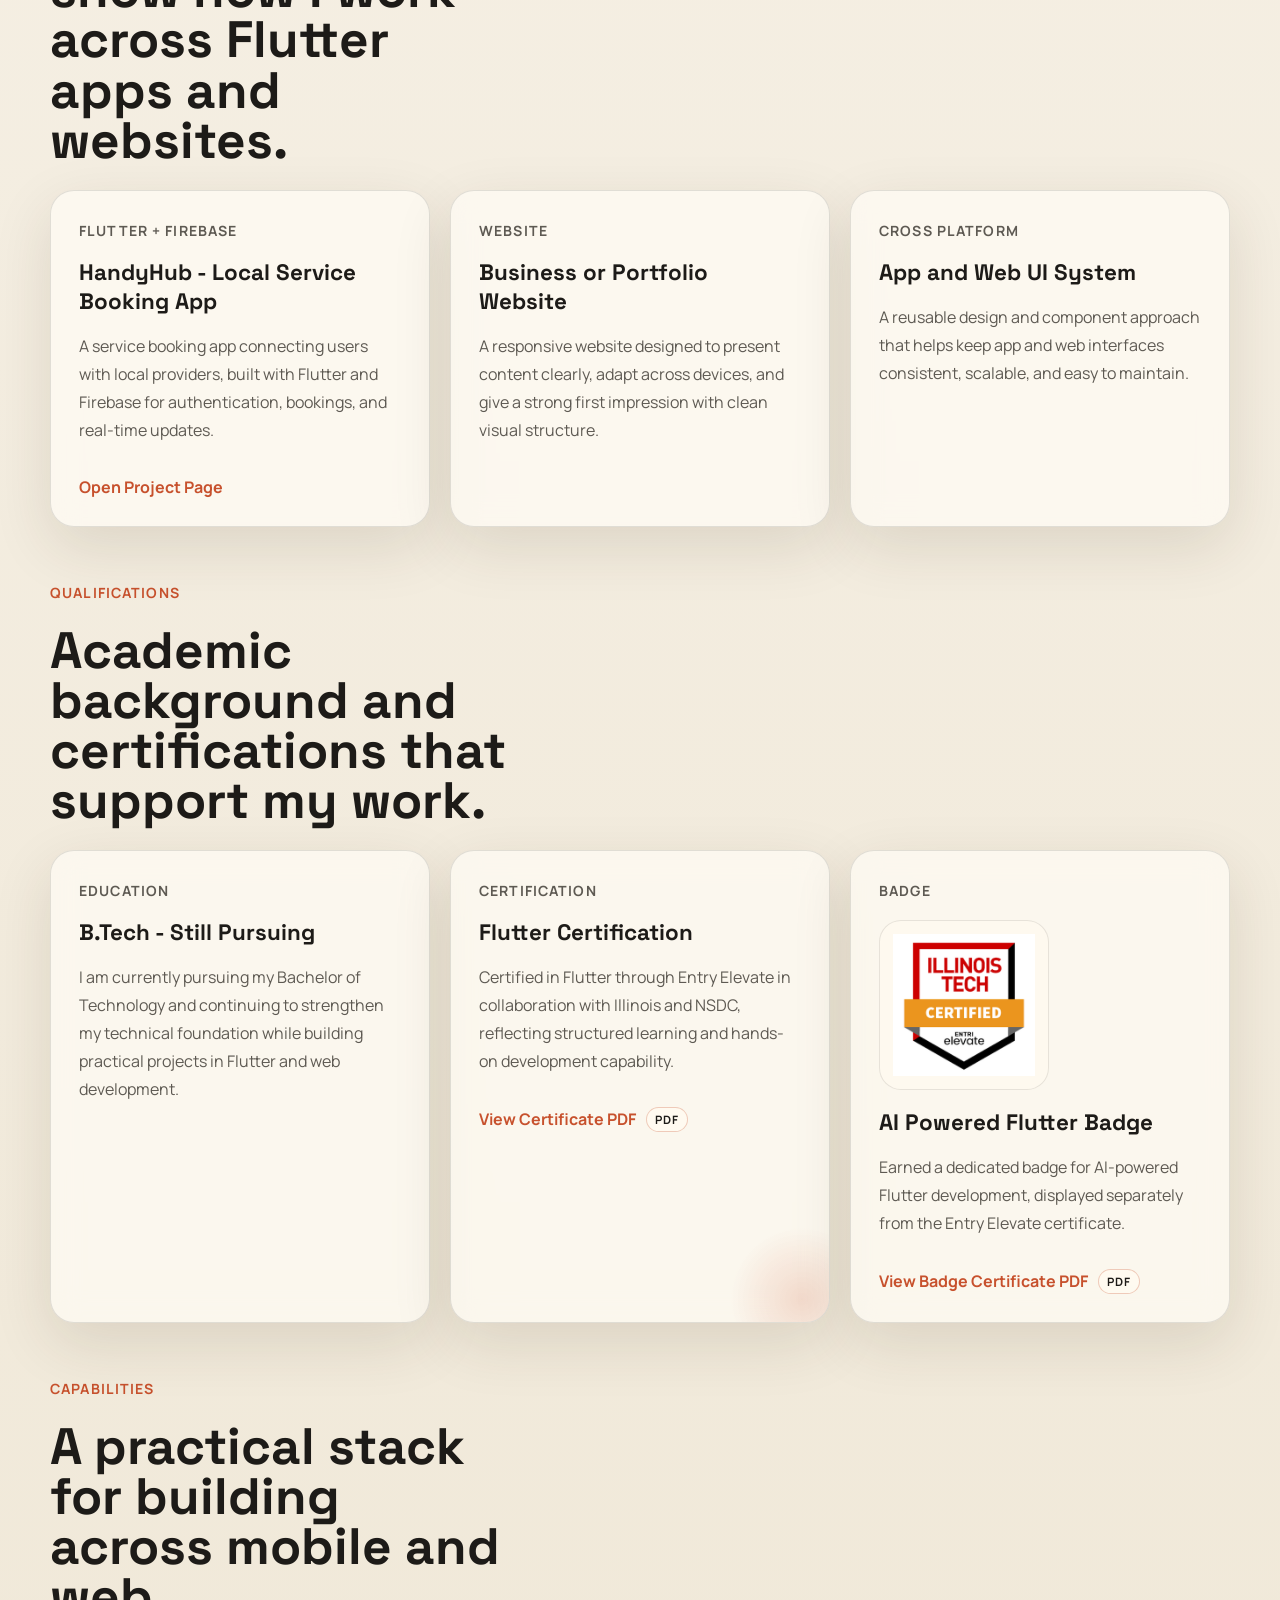
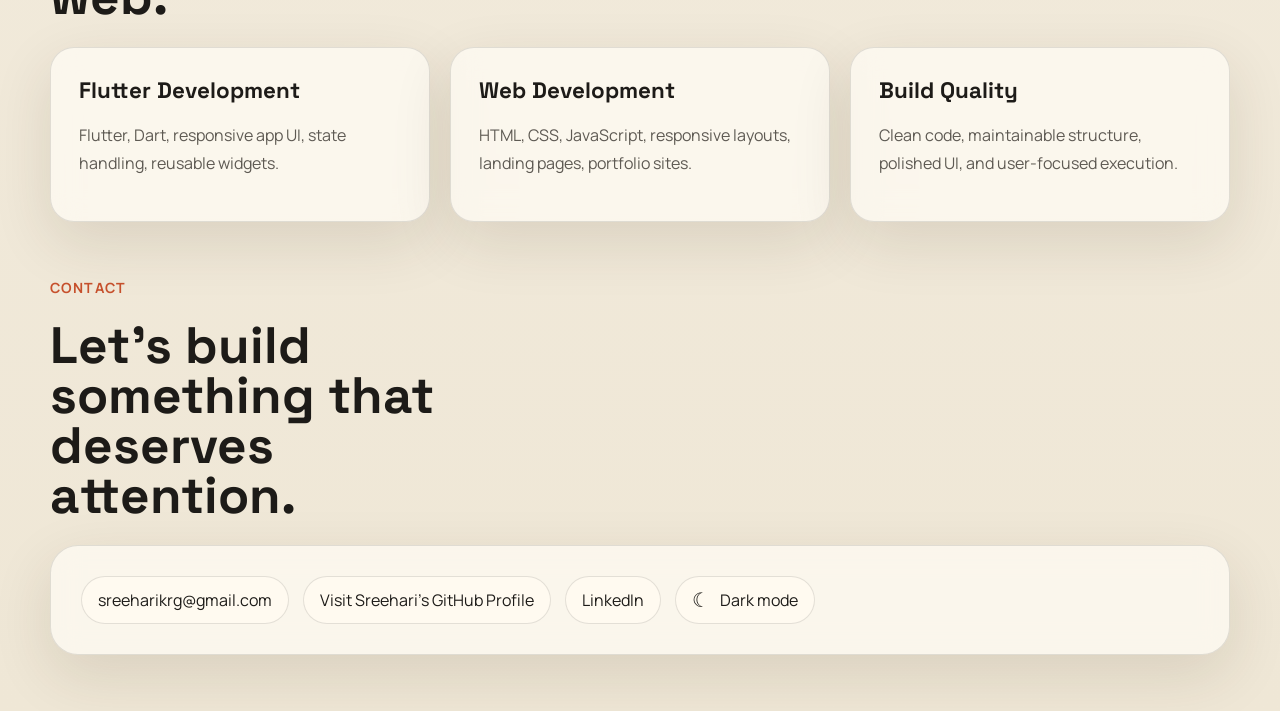
==== commit 808d863d: "dark mode2" ====
--- a/Portfoliobysreehari/index.html
+++ b/Portfoliobysreehari/index.html
@@ -225,23 +225,20 @@
             <a href="mailto:sreeharikrg@gmail.com">sreeharikrg@gmail.com</a>
             <a href="https://github.com/sreeharikdev" target="_blank" rel="noreferrer">Visit Sreehari's GitHub Profile</a>
             <a href="https://www.linkedin.com/in/sreehari-k-93b1501a4/" target="_blank" rel="noreferrer">LinkedIn</a>
+            <button
+              class="theme-toggle"
+              type="button"
+              id="theme-toggle"
+              aria-pressed="false"
+              aria-label="Switch to dark mode"
+            >
+              <span class="theme-toggle-icon" aria-hidden="true">☾</span>
+              <span class="theme-toggle-label">Dark mode</span>
+            </button>
           </div>
         </div>
       </section>
     </main>
-
-    <div class="theme-toggle-wrap">
-      <button
-        class="theme-toggle"
-        type="button"
-        id="theme-toggle"
-        aria-pressed="false"
-        aria-label="Switch to dark mode"
-      >
-        <span class="theme-toggle-icon" aria-hidden="true">☾</span>
-        <span class="theme-toggle-label">Dark mode</span>
-      </button>
-    </div>
   </div>
 
   <script src="script.js"></script>
--- a/Portfoliobysreehari/styles.css
+++ b/Portfoliobysreehari/styles.css
@@ -710,31 +710,18 @@
   background: var(--surface-strong);
 }
 
-.theme-toggle-wrap {
-  display: flex;
-  justify-content: center;
-  padding-top: 32px;
-}
-
 .theme-toggle {
   display: inline-flex;
   align-items: center;
   gap: 10px;
-  min-height: 48px;
-  padding: 0 20px;
+  padding: 12px 16px;
   border: 1px solid var(--line);
   border-radius: 999px;
   background: var(--surface-strong);
   color: var(--text);
-  box-shadow: var(--shadow);
   cursor: pointer;
   font: inherit;
-  font-weight: 700;
-  transition: transform 180ms ease, background-color 220ms ease, color 220ms ease;
-}
-
-.theme-toggle:hover {
-  transform: translateY(-2px);
+  transition: background-color 220ms ease, color 220ms ease;
 }
 
 .theme-toggle:focus-visible,
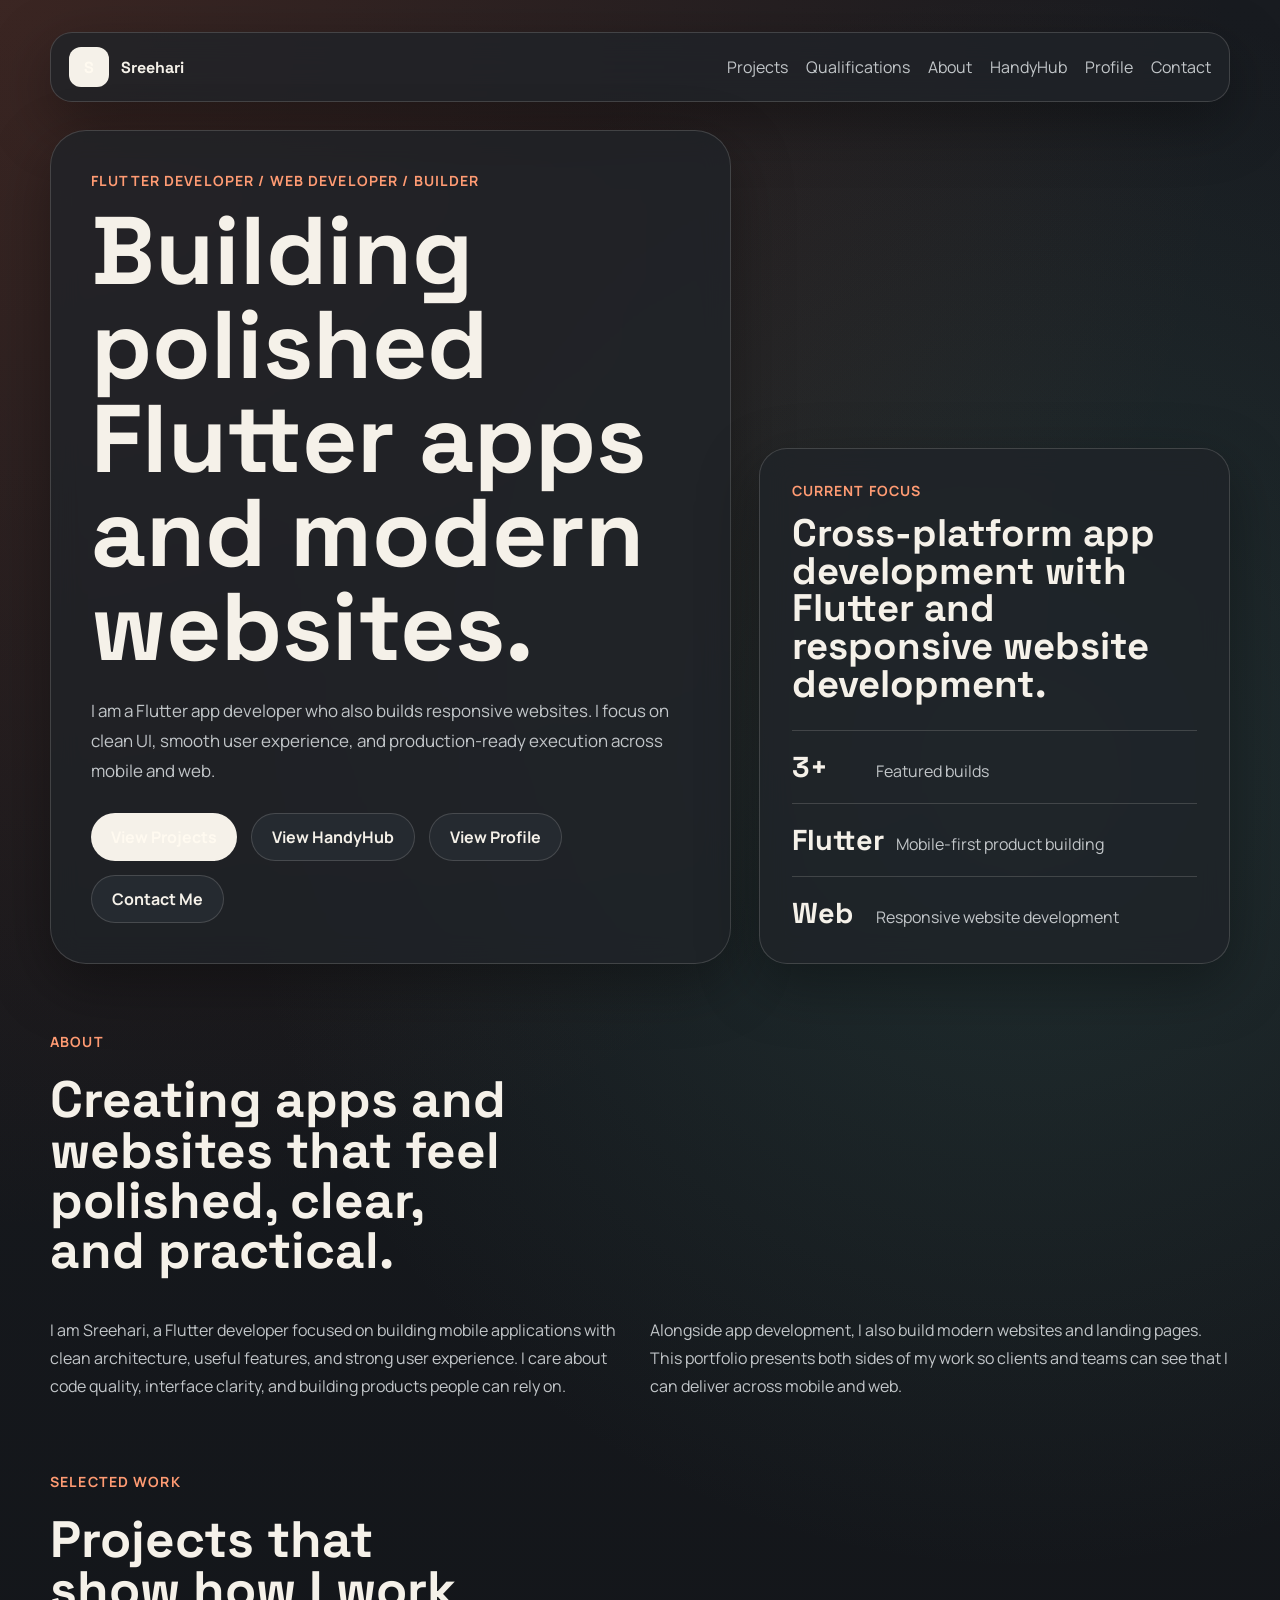
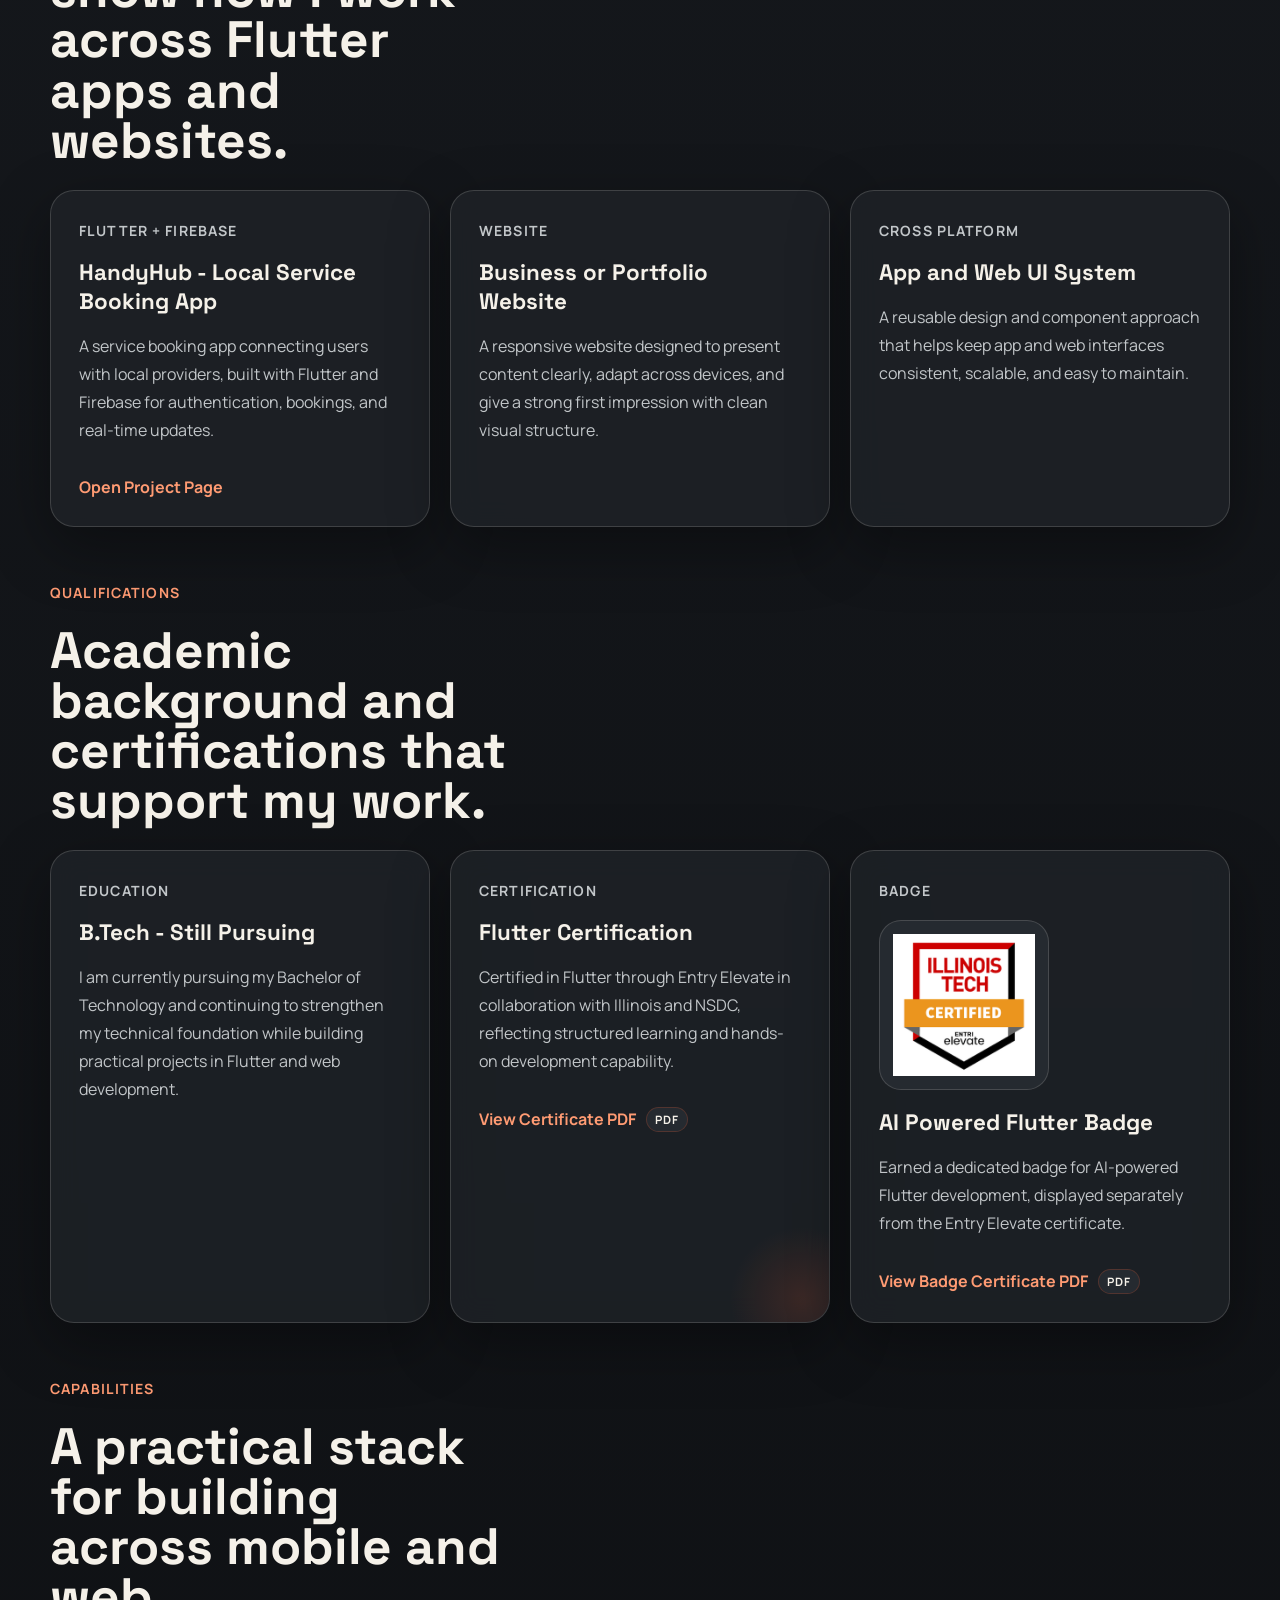
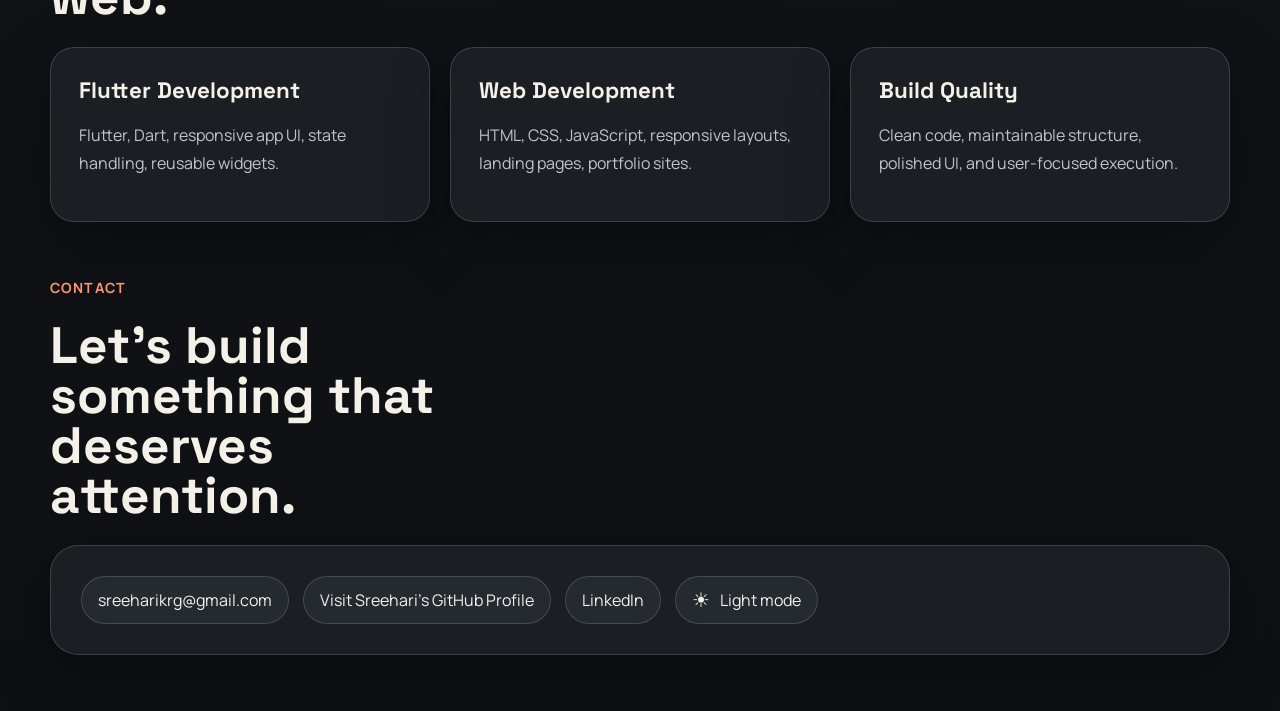
==== commit 2e876202: "dark feature final" ====
--- a/Portfoliobysreehari/index.html
+++ b/Portfoliobysreehari/index.html
@@ -1,5 +1,5 @@
 <!DOCTYPE html>
-<html lang="en">
+<html lang="en" data-theme="dark" class="dark-mode">
 <head>
   <meta charset="UTF-8">
   <meta name="viewport" content="width=device-width, initial-scale=1.0">
@@ -14,7 +14,7 @@
     href="https://fonts.googleapis.com/css2?family=Space+Grotesk:wght@400;500;700&family=Manrope:wght@400;500;700&display=swap"
     rel="stylesheet"
   >
-  <link rel="stylesheet" href="styles.css">
+  <link rel="stylesheet" href="styles.css?v=3">
 </head>
 <body>
   <div class="site-shell">
@@ -229,11 +229,11 @@
               class="theme-toggle"
               type="button"
               id="theme-toggle"
-              aria-pressed="false"
-              aria-label="Switch to dark mode"
-            >
-              <span class="theme-toggle-icon" aria-hidden="true">☾</span>
-              <span class="theme-toggle-label">Dark mode</span>
+              aria-pressed="true"
+              aria-label="Switch to light mode"
+            >
+              <span class="theme-toggle-icon" aria-hidden="true">&#9728;</span>
+              <span class="theme-toggle-label">Light mode</span>
             </button>
           </div>
         </div>
@@ -241,6 +241,6 @@
     </main>
   </div>
 
-  <script src="script.js"></script>
+  <script src="script.js?v=3"></script>
 </body>
 </html>
--- a/Portfoliobysreehari/styles.css
+++ b/Portfoliobysreehari/styles.css
@@ -10,7 +10,8 @@
   --shadow: 0 20px 60px rgba(57, 39, 17, 0.12);
 }
 
-:root[data-theme="dark"] {
+:root[data-theme="dark"],
+:root.dark-mode {
   color-scheme: dark;
   --bg: #141619;
   --surface: rgba(31, 35, 40, 0.78);
@@ -43,7 +44,8 @@
   transition: background-color 220ms ease, color 220ms ease;
 }
 
-:root[data-theme="dark"] body {
+:root[data-theme="dark"] body,
+:root.dark-mode body {
   background:
     radial-gradient(circle at top left, rgba(199, 81, 45, 0.2), transparent 30%),
     radial-gradient(circle at 80% 20%, rgba(77, 137, 126, 0.2), transparent 24%),
@@ -196,10 +198,15 @@
 }
 
 :root[data-theme="dark"] .button-secondary,
+:root.dark-mode .button-secondary,
 :root[data-theme="dark"] .handyhub-chip-row span,
+:root.dark-mode .handyhub-chip-row span,
 :root[data-theme="dark"] .certificate-link::after,
+:root.dark-mode .certificate-link::after,
 :root[data-theme="dark"] .badge-image-link,
-:root[data-theme="dark"] .handyhub-media-panel {
+:root.dark-mode .badge-image-link,
+:root[data-theme="dark"] .handyhub-media-panel,
+:root.dark-mode .handyhub-media-panel {
   background: var(--surface-strong);
   color: var(--text);
 }
@@ -703,24 +710,25 @@
   gap: 14px;
 }
 
-.contact-links a {
-  padding: 12px 16px;
-  border: 1px solid var(--line);
-  border-radius: 999px;
-  background: var(--surface-strong);
-}
-
+.contact-links a,
 .theme-toggle {
   display: inline-flex;
   align-items: center;
-  gap: 10px;
+  min-height: 46px;
   padding: 12px 16px;
   border: 1px solid var(--line);
   border-radius: 999px;
   background: var(--surface-strong);
   color: var(--text);
+}
+
+.theme-toggle {
+  gap: 10px;
   cursor: pointer;
   font: inherit;
+  font-weight: inherit;
+  line-height: inherit;
+  white-space: nowrap;
   transition: background-color 220ms ease, color 220ms ease;
 }
 
@@ -746,11 +754,13 @@
   transform: translateY(0);
 }
 
-:root[data-theme="dark"] .demo-placeholder {
+:root[data-theme="dark"] .demo-placeholder,
+:root.dark-mode .demo-placeholder {
   border-color: rgba(245, 241, 233, 0.22);
 }
 
-:root[data-theme="dark"] .badge-image-link {
+:root[data-theme="dark"] .badge-image-link,
+:root.dark-mode .badge-image-link {
   border-color: var(--line);
 }
 
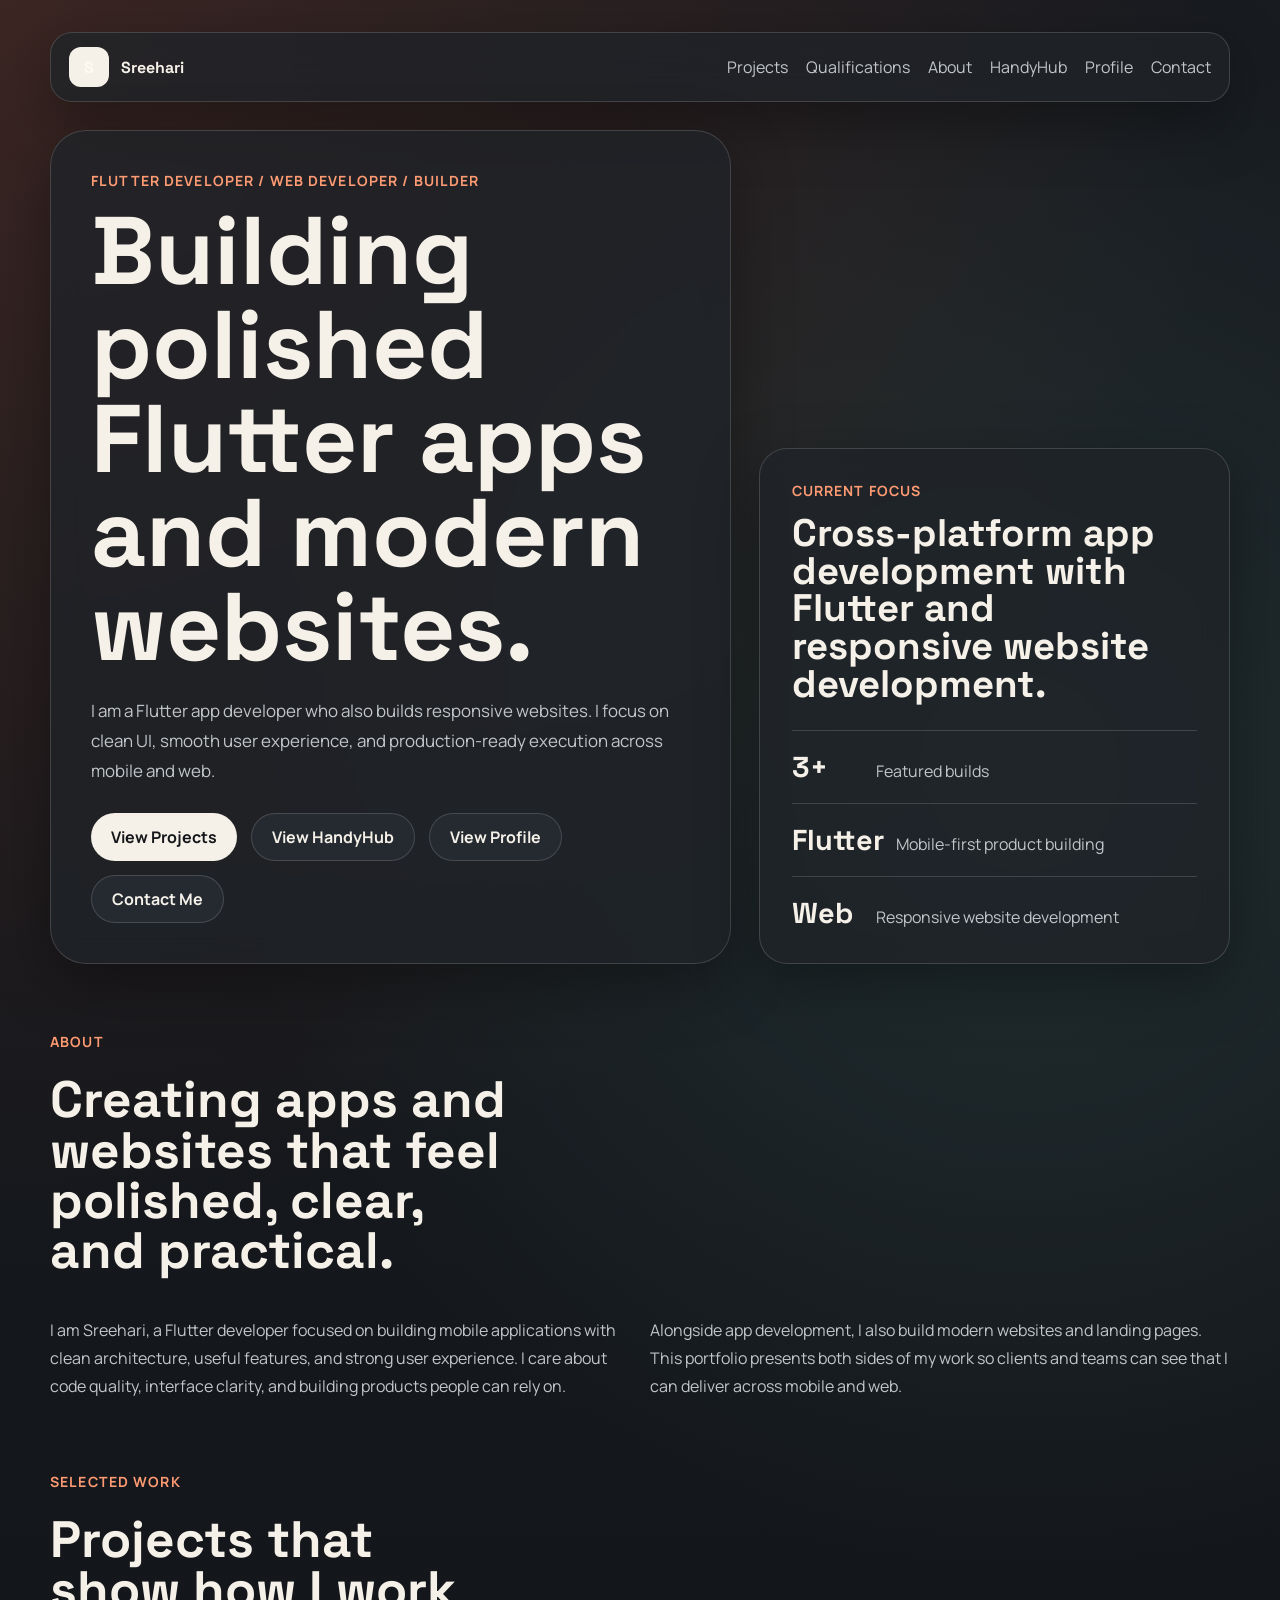
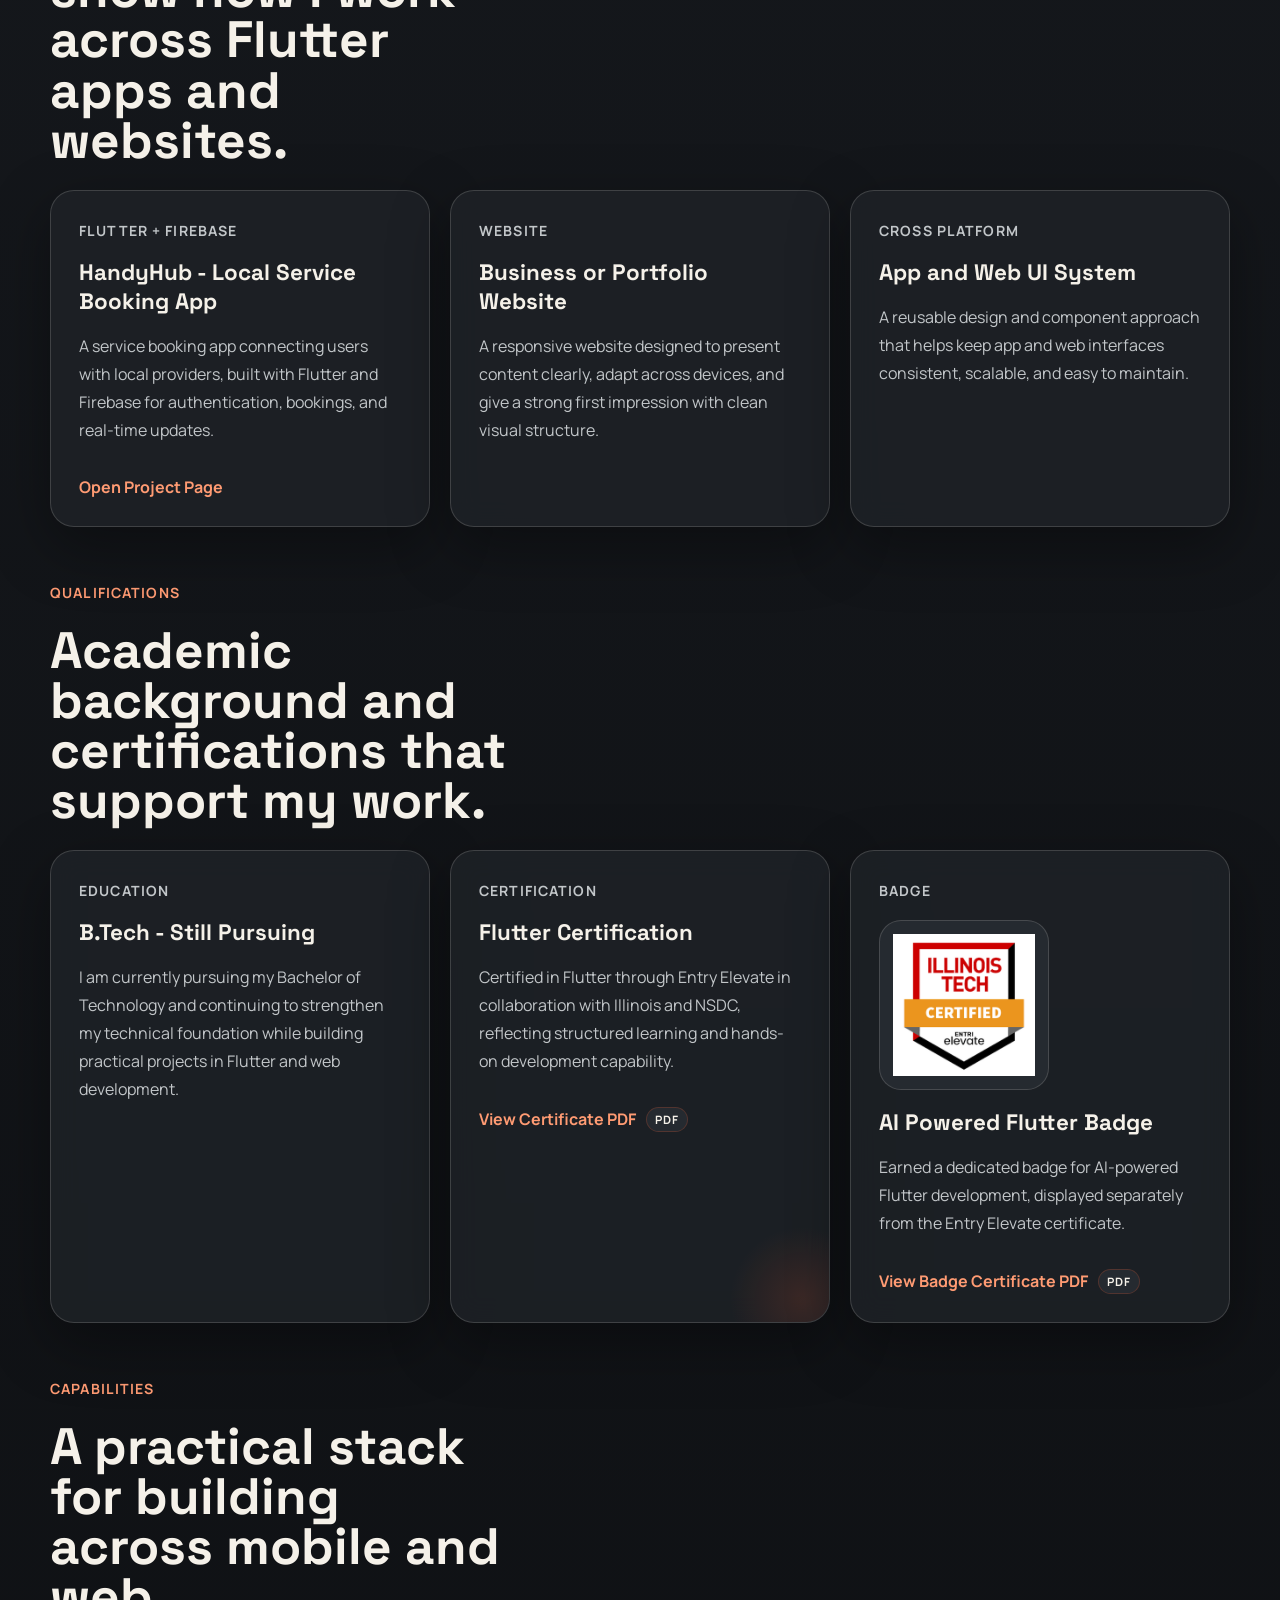
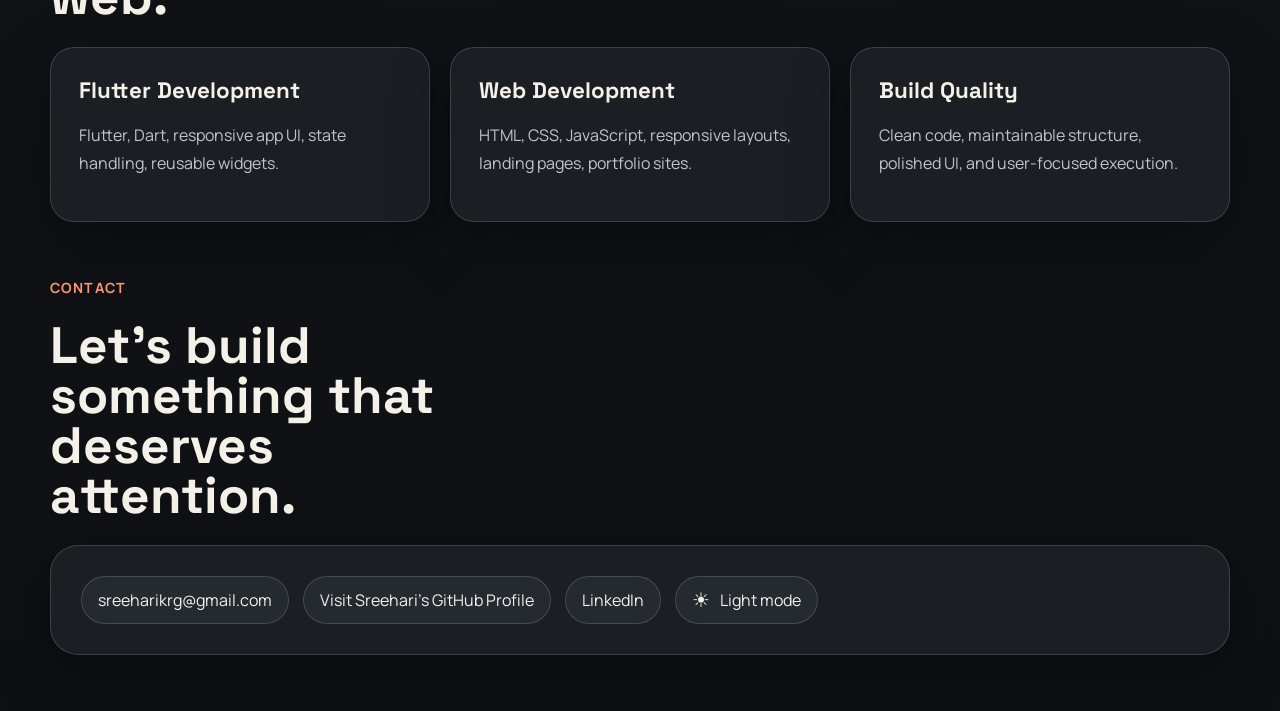
==== commit 6e16047c: "final dark --version 1.0.0" ====
--- a/Portfoliobysreehari/index.html
+++ b/Portfoliobysreehari/index.html
@@ -14,7 +14,7 @@
     href="https://fonts.googleapis.com/css2?family=Space+Grotesk:wght@400;500;700&family=Manrope:wght@400;500;700&display=swap"
     rel="stylesheet"
   >
-  <link rel="stylesheet" href="styles.css?v=3">
+  <link rel="stylesheet" href="styles.css?v=4">
 </head>
 <body>
   <div class="site-shell">
@@ -241,6 +241,6 @@
     </main>
   </div>
 
-  <script src="script.js?v=3"></script>
+  <script src="script.js?v=4"></script>
 </body>
 </html>
--- a/Portfoliobysreehari/styles.css
+++ b/Portfoliobysreehari/styles.css
@@ -189,7 +189,7 @@
 
 .button-primary {
   background: var(--text);
-  color: #fffaf0;
+  color: var(--bg);
 }
 
 .button-secondary {
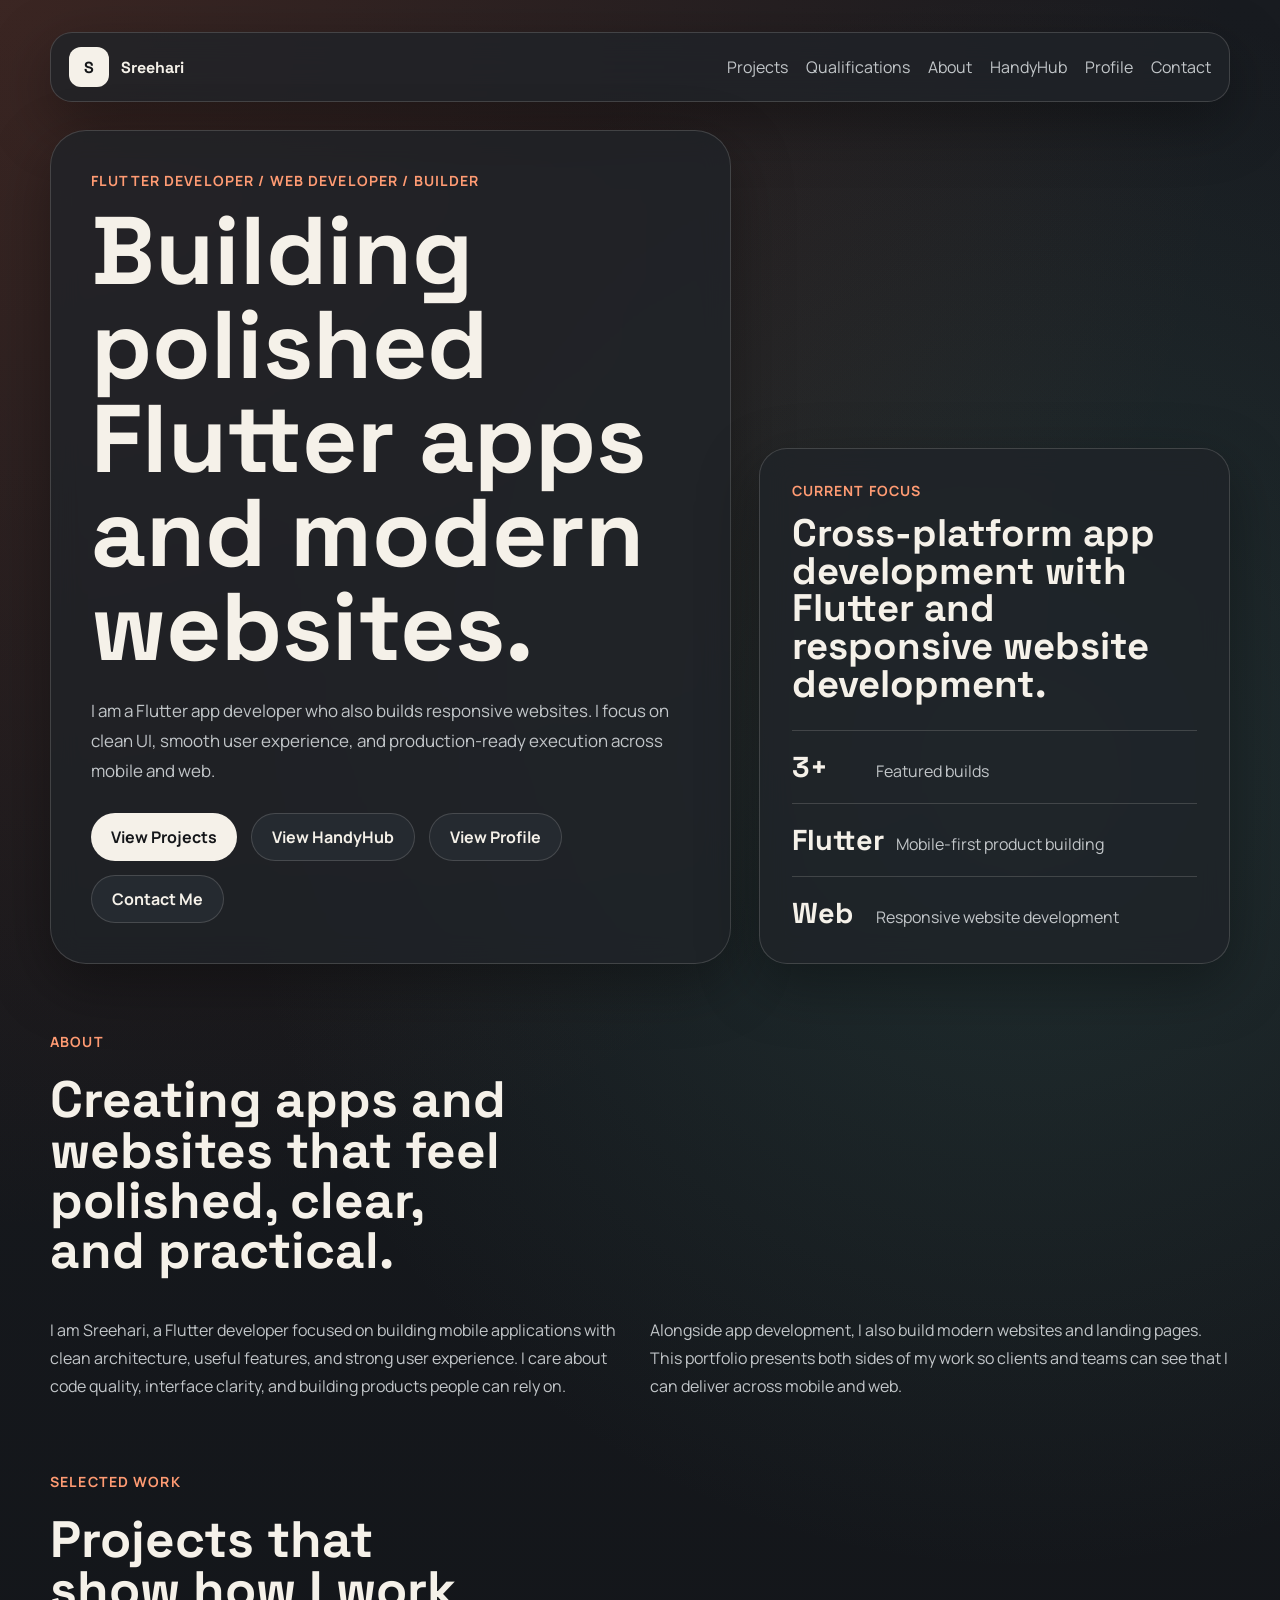
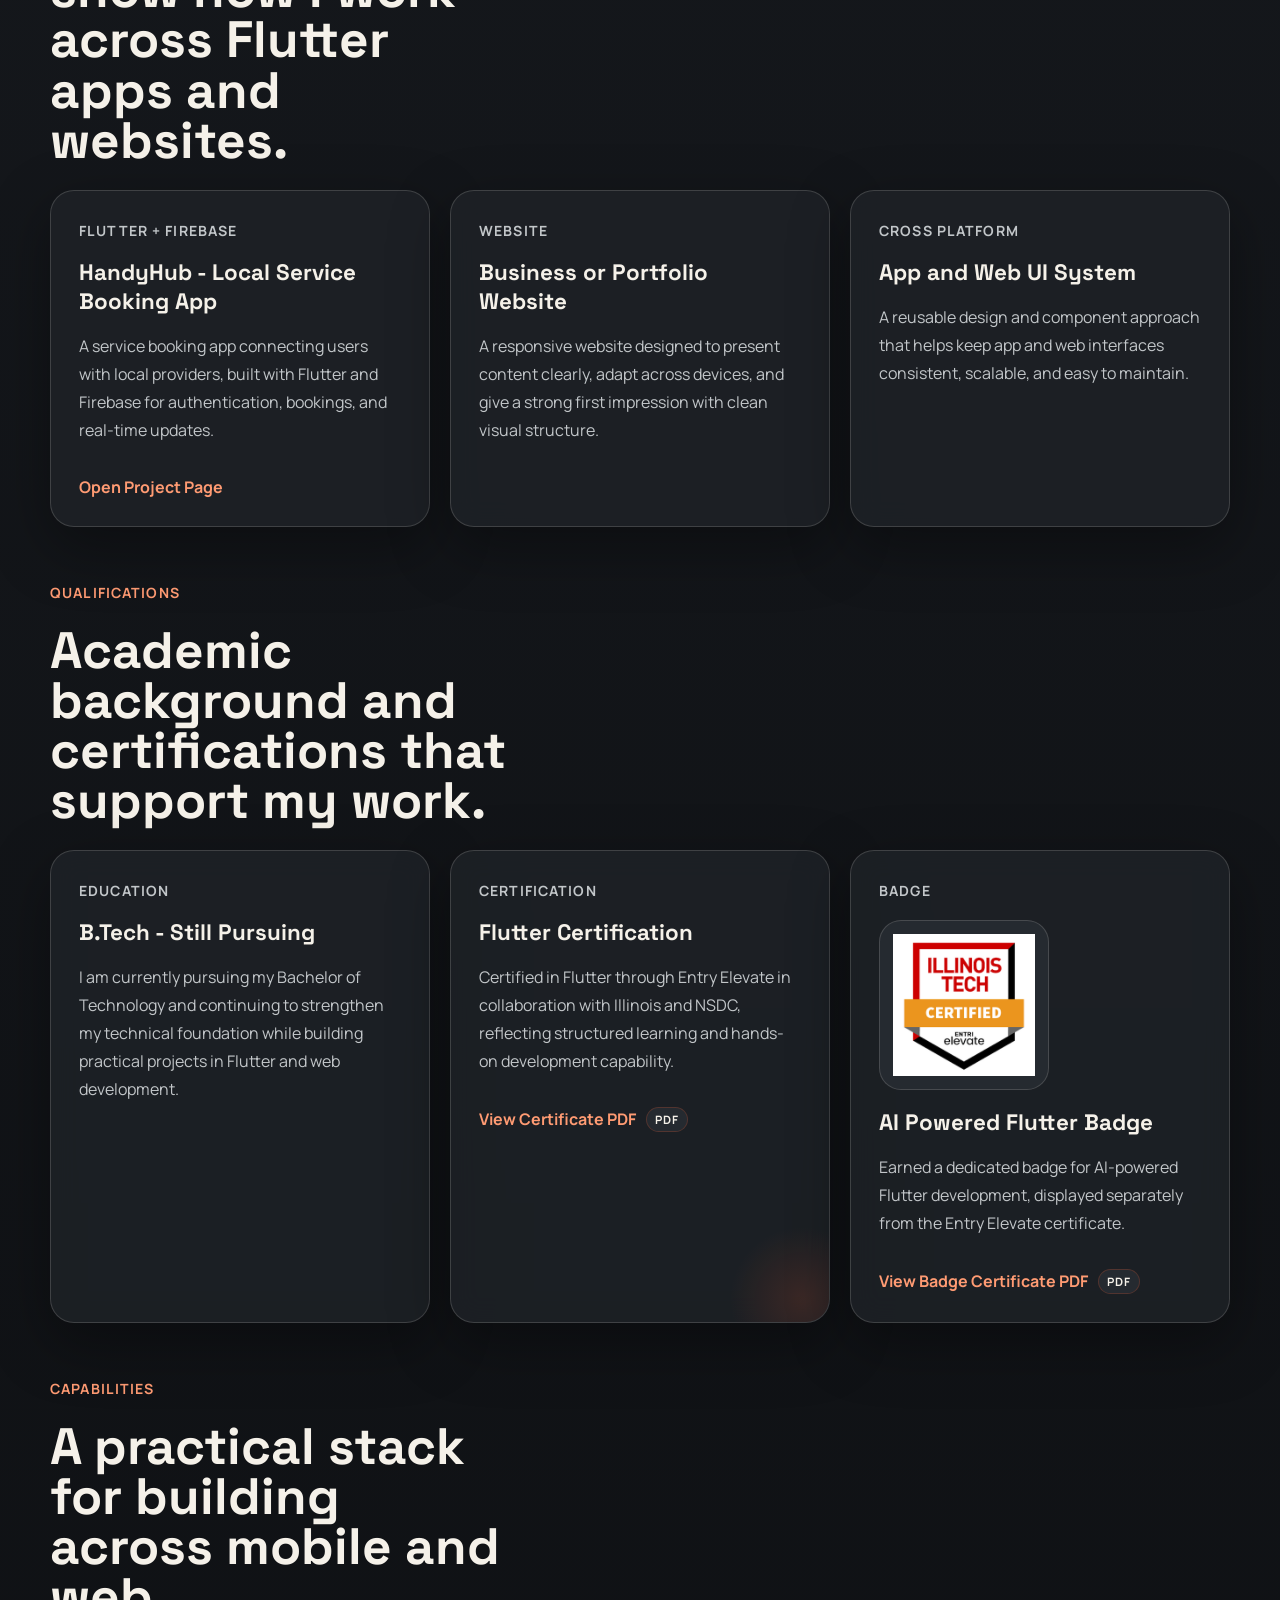
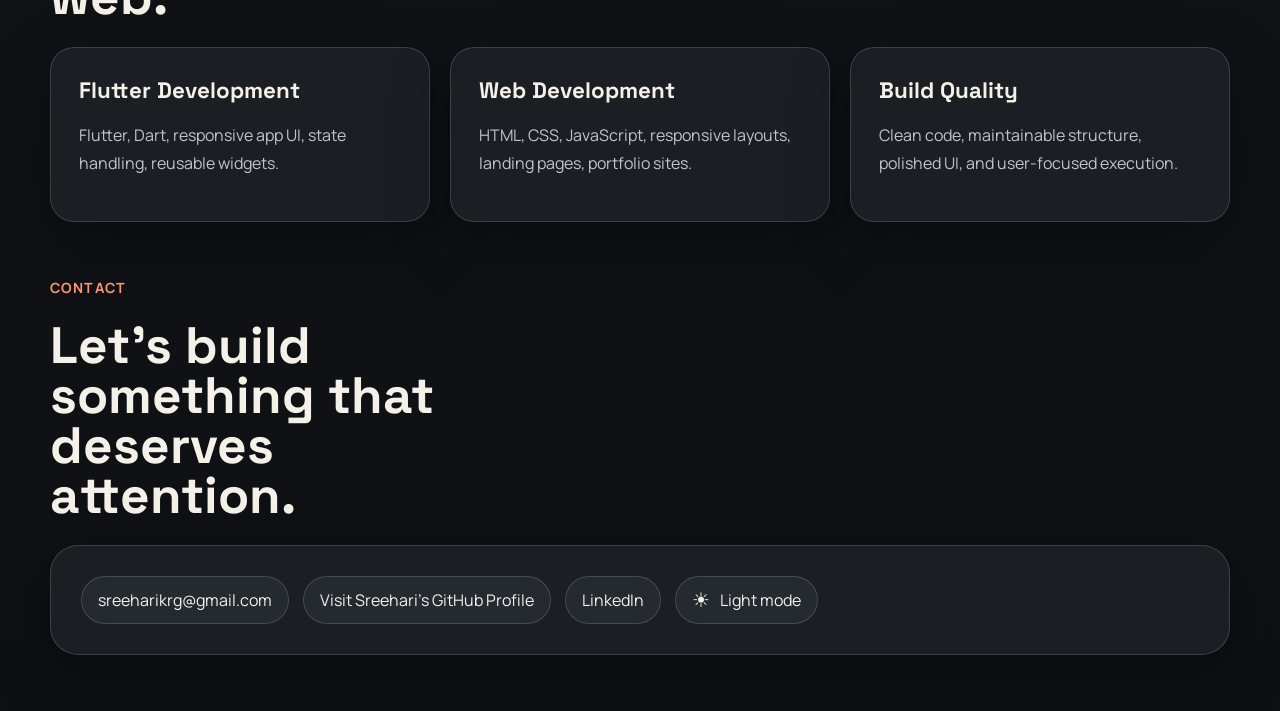
==== commit d784a4a4: "dark mode --version 1.0.1" ====
--- a/Portfoliobysreehari/index.html
+++ b/Portfoliobysreehari/index.html
@@ -14,7 +14,7 @@
     href="https://fonts.googleapis.com/css2?family=Space+Grotesk:wght@400;500;700&family=Manrope:wght@400;500;700&display=swap"
     rel="stylesheet"
   >
-  <link rel="stylesheet" href="styles.css?v=4">
+  <link rel="stylesheet" href="styles.css?v=5">
 </head>
 <body>
   <div class="site-shell">
--- a/Portfoliobysreehari/styles.css
+++ b/Portfoliobysreehari/styles.css
@@ -95,7 +95,7 @@
   height: 40px;
   border-radius: 12px;
   background: var(--text);
-  color: #fffaf0;
+  color: var(--bg);
 }
 
 .nav-links {
